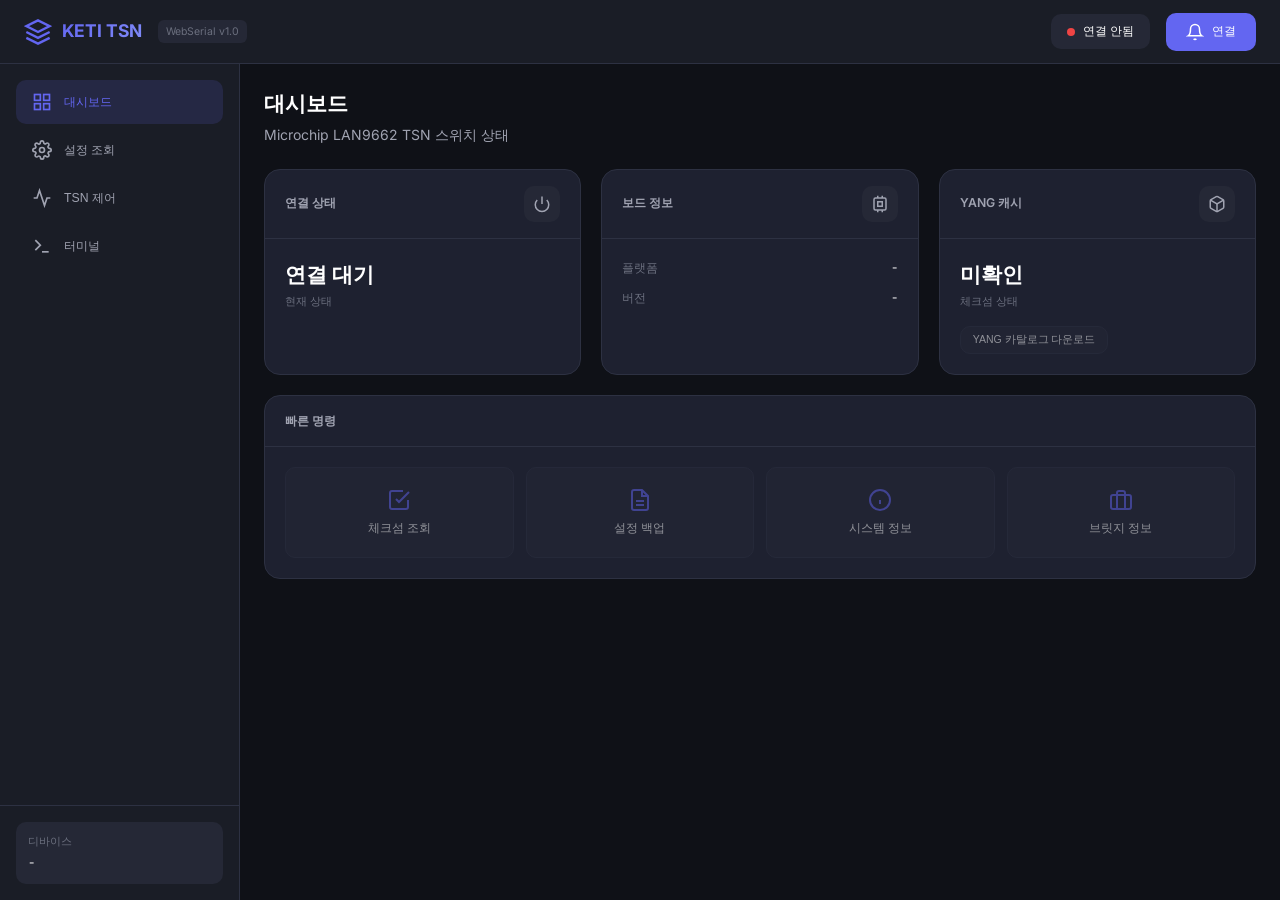
==== index.html @ 97d57a6e "Add KETI TSN WebSerial Interface Microchip LAN9662 TSN 스위치 제어를 위한 WebSerial 기반 웹 인터페이스  Features: - " ====
<!DOCTYPE html>
<html lang="ko">
<head>
    <meta charset="UTF-8">
    <meta name="viewport" content="width=device-width, initial-scale=1.0">
    <title>KETI TSN WebSerial</title>
    <link rel="preconnect" href="https://fonts.googleapis.com">
    <link rel="preconnect" href="https://fonts.gstatic.com" crossorigin>
    <link href="https://fonts.googleapis.com/css2?family=Inter:wght@300;400;500;600;700&family=JetBrains+Mono:wght@400;500&display=swap" rel="stylesheet">
    <link rel="stylesheet" href="css/style.css">
</head>
<body>
    <div class="app">
        <!-- Header -->
        <header class="header">
            <div class="header-left">
                <div class="logo">
                    <svg class="logo-icon" viewBox="0 0 24 24" fill="none" stroke="currentColor" stroke-width="2">
                        <path d="M12 2L2 7l10 5 10-5-10-5z"/>
                        <path d="M2 17l10 5 10-5"/>
                        <path d="M2 12l10 5 10-5"/>
                    </svg>
                    <span class="logo-text">KETI TSN</span>
                </div>
                <span class="version">WebSerial v1.0</span>
            </div>
            <div class="header-right">
                <div class="connection-status" id="connectionStatus">
                    <span class="status-dot"></span>
                    <span class="status-text">연결 안됨</span>
                </div>
                <button class="btn btn-primary" id="connectBtn">
                    <svg viewBox="0 0 24 24" fill="none" stroke="currentColor" stroke-width="2">
                        <path d="M18 8A6 6 0 0 0 6 8c0 7-3 9-3 9h18s-3-2-3-9"/>
                        <path d="M13.73 21a2 2 0 0 1-3.46 0"/>
                    </svg>
                    연결
                </button>
            </div>
        </header>

        <!-- Main Content -->
        <main class="main">
            <!-- Sidebar -->
            <aside class="sidebar">
                <nav class="nav">
                    <button class="nav-item active" data-panel="dashboard">
                        <svg viewBox="0 0 24 24" fill="none" stroke="currentColor" stroke-width="2">
                            <rect x="3" y="3" width="7" height="7"/>
                            <rect x="14" y="3" width="7" height="7"/>
                            <rect x="14" y="14" width="7" height="7"/>
                            <rect x="3" y="14" width="7" height="7"/>
                        </svg>
                        <span>대시보드</span>
                    </button>
                    <button class="nav-item" data-panel="config">
                        <svg viewBox="0 0 24 24" fill="none" stroke="currentColor" stroke-width="2">
                            <circle cx="12" cy="12" r="3"/>
                            <path d="M19.4 15a1.65 1.65 0 0 0 .33 1.82l.06.06a2 2 0 0 1 0 2.83 2 2 0 0 1-2.83 0l-.06-.06a1.65 1.65 0 0 0-1.82-.33 1.65 1.65 0 0 0-1 1.51V21a2 2 0 0 1-2 2 2 2 0 0 1-2-2v-.09A1.65 1.65 0 0 0 9 19.4a1.65 1.65 0 0 0-1.82.33l-.06.06a2 2 0 0 1-2.83 0 2 2 0 0 1 0-2.83l.06-.06a1.65 1.65 0 0 0 .33-1.82 1.65 1.65 0 0 0-1.51-1H3a2 2 0 0 1-2-2 2 2 0 0 1 2-2h.09A1.65 1.65 0 0 0 4.6 9a1.65 1.65 0 0 0-.33-1.82l-.06-.06a2 2 0 0 1 0-2.83 2 2 0 0 1 2.83 0l.06.06a1.65 1.65 0 0 0 1.82.33H9a1.65 1.65 0 0 0 1-1.51V3a2 2 0 0 1 2-2 2 2 0 0 1 2 2v.09a1.65 1.65 0 0 0 1 1.51 1.65 1.65 0 0 0 1.82-.33l.06-.06a2 2 0 0 1 2.83 0 2 2 0 0 1 0 2.83l-.06.06a1.65 1.65 0 0 0-.33 1.82V9a1.65 1.65 0 0 0 1.51 1H21a2 2 0 0 1 2 2 2 2 0 0 1-2 2h-.09a1.65 1.65 0 0 0-1.51 1z"/>
                        </svg>
                        <span>설정 조회</span>
                    </button>
                    <button class="nav-item" data-panel="tsn">
                        <svg viewBox="0 0 24 24" fill="none" stroke="currentColor" stroke-width="2">
                            <polyline points="22 12 18 12 15 21 9 3 6 12 2 12"/>
                        </svg>
                        <span>TSN 제어</span>
                    </button>
                    <button class="nav-item" data-panel="terminal">
                        <svg viewBox="0 0 24 24" fill="none" stroke="currentColor" stroke-width="2">
                            <polyline points="4 17 10 11 4 5"/>
                            <line x1="12" y1="19" x2="20" y2="19"/>
                        </svg>
                        <span>터미널</span>
                    </button>
                </nav>

                <div class="sidebar-footer">
                    <div class="device-info" id="deviceInfo">
                        <div class="device-label">디바이스</div>
                        <div class="device-value">-</div>
                    </div>
                </div>
            </aside>

            <!-- Content Area -->
            <div class="content">
                <!-- Dashboard Panel -->
                <section class="panel active" id="dashboardPanel">
                    <div class="panel-header">
                        <h2>대시보드</h2>
                        <p>Microchip LAN9662 TSN 스위치 상태</p>
                    </div>

                    <div class="dashboard-grid">
                        <div class="card">
                            <div class="card-header">
                                <h3>연결 상태</h3>
                                <div class="card-icon status-icon" id="cardStatusIcon">
                                    <svg viewBox="0 0 24 24" fill="none" stroke="currentColor" stroke-width="2">
                                        <path d="M18.36 6.64a9 9 0 1 1-12.73 0"/>
                                        <line x1="12" y1="2" x2="12" y2="12"/>
                                    </svg>
                                </div>
                            </div>
                            <div class="card-body">
                                <div class="stat">
                                    <span class="stat-value" id="connStatusText">연결 대기</span>
                                    <span class="stat-label">현재 상태</span>
                                </div>
                            </div>
                        </div>

                        <div class="card">
                            <div class="card-header">
                                <h3>보드 정보</h3>
                                <div class="card-icon">
                                    <svg viewBox="0 0 24 24" fill="none" stroke="currentColor" stroke-width="2">
                                        <rect x="4" y="4" width="16" height="16" rx="2"/>
                                        <rect x="9" y="9" width="6" height="6"/>
                                        <line x1="9" y1="1" x2="9" y2="4"/>
                                        <line x1="15" y1="1" x2="15" y2="4"/>
                                        <line x1="9" y1="20" x2="9" y2="23"/>
                                        <line x1="15" y1="20" x2="15" y2="23"/>
                                    </svg>
                                </div>
                            </div>
                            <div class="card-body">
                                <div class="info-list">
                                    <div class="info-item">
                                        <span class="info-label">플랫폼</span>
                                        <span class="info-value" id="platformInfo">-</span>
                                    </div>
                                    <div class="info-item">
                                        <span class="info-label">버전</span>
                                        <span class="info-value" id="versionInfo">-</span>
                                    </div>
                                </div>
                            </div>
                        </div>

                        <div class="card">
                            <div class="card-header">
                                <h3>YANG 캐시</h3>
                                <div class="card-icon">
                                    <svg viewBox="0 0 24 24" fill="none" stroke="currentColor" stroke-width="2">
                                        <path d="M21 16V8a2 2 0 0 0-1-1.73l-7-4a2 2 0 0 0-2 0l-7 4A2 2 0 0 0 3 8v8a2 2 0 0 0 1 1.73l7 4a2 2 0 0 0 2 0l7-4A2 2 0 0 0 21 16z"/>
                                        <polyline points="3.27 6.96 12 12.01 20.73 6.96"/>
                                        <line x1="12" y1="22.08" x2="12" y2="12"/>
                                    </svg>
                                </div>
                            </div>
                            <div class="card-body">
                                <div class="stat">
                                    <span class="stat-value" id="yangCacheStatus">미확인</span>
                                    <span class="stat-label">체크섬 상태</span>
                                </div>
                                <button class="btn btn-secondary btn-sm" id="downloadYangBtn" disabled>
                                    YANG 카탈로그 다운로드
                                </button>
                            </div>
                        </div>

                        <div class="card card-wide">
                            <div class="card-header">
                                <h3>빠른 명령</h3>
                            </div>
                            <div class="card-body">
                                <div class="quick-actions">
                                    <button class="action-btn" id="getChecksumBtn" disabled>
                                        <svg viewBox="0 0 24 24" fill="none" stroke="currentColor" stroke-width="2">
                                            <polyline points="9 11 12 14 22 4"/>
                                            <path d="M21 12v7a2 2 0 0 1-2 2H5a2 2 0 0 1-2-2V5a2 2 0 0 1 2-2h11"/>
                                        </svg>
                                        <span>체크섬 조회</span>
                                    </button>
                                    <button class="action-btn" id="getConfigBtn" disabled>
                                        <svg viewBox="0 0 24 24" fill="none" stroke="currentColor" stroke-width="2">
                                            <path d="M14 2H6a2 2 0 0 0-2 2v16a2 2 0 0 0 2 2h12a2 2 0 0 0 2-2V8z"/>
                                            <polyline points="14 2 14 8 20 8"/>
                                            <line x1="16" y1="13" x2="8" y2="13"/>
                                            <line x1="16" y1="17" x2="8" y2="17"/>
                                        </svg>
                                        <span>설정 백업</span>
                                    </button>
                                    <button class="action-btn" id="fetchSystemBtn" disabled>
                                        <svg viewBox="0 0 24 24" fill="none" stroke="currentColor" stroke-width="2">
                                            <circle cx="12" cy="12" r="10"/>
                                            <line x1="12" y1="16" x2="12" y2="12"/>
                                            <line x1="12" y1="8" x2="12.01" y2="8"/>
                                        </svg>
                                        <span>시스템 정보</span>
                                    </button>
                                    <button class="action-btn" id="fetchBridgeBtn" disabled>
                                        <svg viewBox="0 0 24 24" fill="none" stroke="currentColor" stroke-width="2">
                                            <rect x="2" y="7" width="20" height="14" rx="2" ry="2"/>
                                            <path d="M16 21V5a2 2 0 0 0-2-2h-4a2 2 0 0 0-2 2v16"/>
                                        </svg>
                                        <span>브릿지 정보</span>
                                    </button>
                                </div>
                            </div>
                        </div>
                    </div>
                </section>

                <!-- Config Panel -->
                <section class="panel" id="configPanel">
                    <div class="panel-header">
                        <h2>설정 조회 (iFETCH)</h2>
                        <p>YANG 경로를 사용하여 설정 조회</p>
                    </div>

                    <div class="config-container">
                        <div class="config-input-section">
                            <label for="yangPathInput">YANG 경로 (SID 또는 instance-identifier)</label>
                            <div class="input-group">
                                <input type="text" id="yangPathInput" placeholder="/ietf-system:system-state/platform" class="input">
                                <button class="btn btn-primary" id="fetchBtn" disabled>조회</button>
                            </div>
                            <div class="path-examples">
                                <span class="example-label">예제:</span>
                                <button class="example-btn" data-path="/ietf-system:system-state/platform">/ietf-system:system-state/platform</button>
                                <button class="example-btn" data-path="/ieee802-dot1q-bridge:bridges">/ieee802-dot1q-bridge:bridges</button>
                                <button class="example-btn" data-path="/ietf-interfaces:interfaces">/ietf-interfaces:interfaces</button>
                            </div>
                        </div>

                        <div class="config-result-section">
                            <div class="result-header">
                                <h3>조회 결과</h3>
                                <button class="btn btn-secondary btn-sm" id="copyResultBtn">
                                    <svg viewBox="0 0 24 24" fill="none" stroke="currentColor" stroke-width="2">
                                        <rect x="9" y="9" width="13" height="13" rx="2" ry="2"/>
                                        <path d="M5 15H4a2 2 0 0 1-2-2V4a2 2 0 0 1 2-2h9a2 2 0 0 1 2 2v1"/>
                                    </svg>
                                    복사
                                </button>
                            </div>
                            <pre class="result-content" id="fetchResult">// 조회 결과가 여기에 표시됩니다</pre>
                        </div>
                    </div>
                </section>

                <!-- TSN Panel -->
                <section class="panel" id="tsnPanel">
                    <div class="panel-header">
                        <h2>TSN 제어</h2>
                        <p>CBS, TAS, FRER 등 TSN 기능 설정</p>
                    </div>

                    <div class="tsn-container">
                        <div class="tsn-tabs">
                            <button class="tsn-tab active" data-tab="cbs">CBS</button>
                            <button class="tsn-tab" data-tab="tas">TAS</button>
                            <button class="tsn-tab" data-tab="frer">FRER</button>
                        </div>

                        <div class="tsn-content">
                            <!-- CBS Tab -->
                            <div class="tsn-tab-panel active" id="cbsTab">
                                <div class="tsn-section">
                                    <h4>Credit-Based Shaper (IEEE 802.1Qav)</h4>
                                    <p class="section-desc">트래픽 클래스별 대역폭 할당 설정</p>

                                    <div class="form-group">
                                        <label>포트 선택</label>
                                        <select class="input" id="cbsPort">
                                            <option value="1">Port 1</option>
                                            <option value="2">Port 2</option>
                                            <option value="3">Port 3</option>
                                            <option value="4">Port 4</option>
                                        </select>
                                    </div>

                                    <div class="form-group">
                                        <label>트래픽 클래스</label>
                                        <select class="input" id="cbsTrafficClass">
                                            <option value="2">TC2 (Priority 2)</option>
                                            <option value="6">TC6 (Priority 6)</option>
                                        </select>
                                    </div>

                                    <div class="form-group">
                                        <label>Idle Slope (bps)</label>
                                        <input type="number" class="input" id="cbsIdleSlope" value="1500000" placeholder="1500000">
                                    </div>

                                    <button class="btn btn-primary" id="applyCbsBtn" disabled>CBS 설정 적용</button>
                                </div>
                            </div>

                            <!-- TAS Tab -->
                            <div class="tsn-tab-panel" id="tasTab">
                                <div class="tsn-section">
                                    <h4>Time-Aware Shaper (IEEE 802.1Qbv)</h4>
                                    <p class="section-desc">시간 기반 트래픽 스케줄링</p>

                                    <div class="form-group">
                                        <label>포트 선택</label>
                                        <select class="input" id="tasPort">
                                            <option value="1">Port 1</option>
                                            <option value="2">Port 2</option>
                                            <option value="3">Port 3</option>
                                            <option value="4">Port 4</option>
                                        </select>
                                    </div>

                                    <div class="form-group">
                                        <label>사이클 타임 (ns)</label>
                                        <input type="number" class="input" id="tasCycleTime" value="200000000" placeholder="200000000">
                                    </div>

                                    <div class="tas-schedule" id="tasSchedule">
                                        <div class="schedule-header">
                                            <span>Gate Control List</span>
                                            <button class="btn btn-secondary btn-sm" id="addGateEntry">+ 엔트리 추가</button>
                                        </div>
                                        <div class="schedule-entries" id="gateEntries">
                                            <div class="schedule-entry">
                                                <input type="text" class="input" placeholder="Gate States (예: 0xFF)" value="0xFF">
                                                <input type="number" class="input" placeholder="Time Interval (ns)" value="50000000">
                                                <button class="btn-remove">×</button>
                                            </div>
                                        </div>
                                    </div>

                                    <button class="btn btn-primary" id="applyTasBtn" disabled>TAS 설정 적용</button>
                                </div>
                            </div>

                            <!-- FRER Tab -->
                            <div class="tsn-tab-panel" id="frerTab">
                                <div class="tsn-section">
                                    <h4>Frame Replication and Elimination (IEEE 802.1CB)</h4>
                                    <p class="section-desc">프레임 복제 및 제거를 통한 고신뢰성 네트워킹</p>

                                    <div class="coming-soon">
                                        <svg viewBox="0 0 24 24" fill="none" stroke="currentColor" stroke-width="2">
                                            <circle cx="12" cy="12" r="10"/>
                                            <polyline points="12 6 12 12 16 14"/>
                                        </svg>
                                        <span>곧 지원 예정</span>
                                    </div>
                                </div>
                            </div>
                        </div>
                    </div>
                </section>

                <!-- Terminal Panel -->
                <section class="panel" id="terminalPanel">
                    <div class="panel-header">
                        <h2>터미널</h2>
                        <p>시리얼 통신 로그 및 디버깅</p>
                    </div>

                    <div class="terminal-container">
                        <div class="terminal-toolbar">
                            <button class="btn btn-secondary btn-sm" id="clearTerminalBtn">
                                <svg viewBox="0 0 24 24" fill="none" stroke="currentColor" stroke-width="2">
                                    <path d="M3 6h18"/>
                                    <path d="M19 6v14c0 1-1 2-2 2H7c-1 0-2-1-2-2V6"/>
                                    <path d="M8 6V4c0-1 1-2 2-2h4c1 0 2 1 2 2v2"/>
                                </svg>
                                지우기
                            </button>
                            <label class="checkbox-label">
                                <input type="checkbox" id="autoScrollCheck" checked>
                                자동 스크롤
                            </label>
                            <label class="checkbox-label">
                                <input type="checkbox" id="showHexCheck">
                                HEX 표시
                            </label>
                        </div>
                        <div class="terminal-output" id="terminalOutput">
                            <div class="terminal-line system">WebSerial 터미널 준비됨. 장치를 연결하세요.</div>
                        </div>
                    </div>
                </section>
            </div>
        </main>
    </div>

    <!-- Loading Overlay -->
    <div class="loading-overlay" id="loadingOverlay">
        <div class="loading-spinner"></div>
        <div class="loading-text" id="loadingText">처리 중...</div>
    </div>

    <!-- Toast Container -->
    <div class="toast-container" id="toastContainer"></div>

    <!-- Scripts -->
    <script src="js/cbor.min.js"></script>
    <script type="module" src="js/mup1.js"></script>
    <script type="module" src="js/coap.js"></script>
    <script type="module" src="js/webserial.js"></script>
    <script type="module" src="js/app.js"></script>
</body>
</html>
---- css/style.css ----
/* CSS Variables */
:root {
    --bg-primary: #0f1117;
    --bg-secondary: #1a1d26;
    --bg-tertiary: #252836;
    --bg-card: #1e2130;
    --bg-hover: #2a2e3d;

    --text-primary: #ffffff;
    --text-secondary: #a0a3b1;
    --text-muted: #6b6f7e;

    --accent-primary: #6366f1;
    --accent-secondary: #818cf8;
    --accent-light: rgba(99, 102, 241, 0.15);

    --success: #22c55e;
    --success-light: rgba(34, 197, 94, 0.15);
    --warning: #f59e0b;
    --warning-light: rgba(245, 158, 11, 0.15);
    --error: #ef4444;
    --error-light: rgba(239, 68, 68, 0.15);
    --info: #3b82f6;
    --info-light: rgba(59, 130, 246, 0.15);

    --border-color: #2d3142;
    --border-light: rgba(255, 255, 255, 0.08);

    --shadow-sm: 0 1px 2px rgba(0, 0, 0, 0.3);
    --shadow-md: 0 4px 6px rgba(0, 0, 0, 0.3);
    --shadow-lg: 0 10px 15px rgba(0, 0, 0, 0.3);

    --radius-sm: 6px;
    --radius-md: 10px;
    --radius-lg: 16px;

    --transition: 0.2s ease;

    --sidebar-width: 240px;
    --header-height: 64px;
}

/* Reset */
*, *::before, *::after {
    box-sizing: border-box;
    margin: 0;
    padding: 0;
}

html {
    font-size: 14px;
}

body {
    font-family: 'Inter', -apple-system, BlinkMacSystemFont, sans-serif;
    background: var(--bg-primary);
    color: var(--text-primary);
    line-height: 1.5;
    -webkit-font-smoothing: antialiased;
    -moz-osx-font-smoothing: grayscale;
}

/* App Layout */
.app {
    min-height: 100vh;
    display: flex;
    flex-direction: column;
}

/* Header */
.header {
    height: var(--header-height);
    background: var(--bg-secondary);
    border-bottom: 1px solid var(--border-color);
    display: flex;
    align-items: center;
    justify-content: space-between;
    padding: 0 24px;
    position: sticky;
    top: 0;
    z-index: 100;
}

.header-left {
    display: flex;
    align-items: center;
    gap: 16px;
}

.logo {
    display: flex;
    align-items: center;
    gap: 10px;
}

.logo-icon {
    width: 28px;
    height: 28px;
    color: var(--accent-primary);
}

.logo-text {
    font-size: 1.25rem;
    font-weight: 700;
    background: linear-gradient(135deg, var(--accent-primary), var(--accent-secondary));
    -webkit-background-clip: text;
    -webkit-text-fill-color: transparent;
    background-clip: text;
}

.version {
    font-size: 0.75rem;
    color: var(--text-muted);
    background: var(--bg-tertiary);
    padding: 4px 8px;
    border-radius: var(--radius-sm);
}

.header-right {
    display: flex;
    align-items: center;
    gap: 16px;
}

.connection-status {
    display: flex;
    align-items: center;
    gap: 8px;
    padding: 8px 16px;
    background: var(--bg-tertiary);
    border-radius: var(--radius-md);
    font-size: 0.875rem;
}

.status-dot {
    width: 8px;
    height: 8px;
    border-radius: 50%;
    background: var(--error);
    transition: var(--transition);
}

.connection-status.connected .status-dot {
    background: var(--success);
    box-shadow: 0 0 8px var(--success);
}

.connection-status.connecting .status-dot {
    background: var(--warning);
    animation: pulse 1s infinite;
}

@keyframes pulse {
    0%, 100% { opacity: 1; }
    50% { opacity: 0.5; }
}

/* Buttons */
.btn {
    display: inline-flex;
    align-items: center;
    justify-content: center;
    gap: 8px;
    padding: 10px 20px;
    font-size: 0.875rem;
    font-weight: 500;
    border: none;
    border-radius: var(--radius-md);
    cursor: pointer;
    transition: var(--transition);
    white-space: nowrap;
}

.btn svg {
    width: 18px;
    height: 18px;
}

.btn-primary {
    background: var(--accent-primary);
    color: white;
}

.btn-primary:hover:not(:disabled) {
    background: var(--accent-secondary);
    transform: translateY(-1px);
}

.btn-secondary {
    background: var(--bg-tertiary);
    color: var(--text-primary);
    border: 1px solid var(--border-color);
}

.btn-secondary:hover:not(:disabled) {
    background: var(--bg-hover);
    border-color: var(--accent-primary);
}

.btn-sm {
    padding: 6px 12px;
    font-size: 0.75rem;
}

.btn-sm svg {
    width: 14px;
    height: 14px;
}

.btn:disabled {
    opacity: 0.5;
    cursor: not-allowed;
}

/* Main Layout */
.main {
    flex: 1;
    display: flex;
}

/* Sidebar */
.sidebar {
    width: var(--sidebar-width);
    background: var(--bg-secondary);
    border-right: 1px solid var(--border-color);
    display: flex;
    flex-direction: column;
    position: sticky;
    top: var(--header-height);
    height: calc(100vh - var(--header-height));
}

.nav {
    padding: 16px;
    display: flex;
    flex-direction: column;
    gap: 4px;
}

.nav-item {
    display: flex;
    align-items: center;
    gap: 12px;
    padding: 12px 16px;
    background: transparent;
    border: none;
    border-radius: var(--radius-md);
    color: var(--text-secondary);
    font-size: 0.875rem;
    font-weight: 500;
    cursor: pointer;
    transition: var(--transition);
    text-align: left;
    width: 100%;
}

.nav-item svg {
    width: 20px;
    height: 20px;
    flex-shrink: 0;
}

.nav-item:hover {
    background: var(--bg-hover);
    color: var(--text-primary);
}

.nav-item.active {
    background: var(--accent-light);
    color: var(--accent-primary);
}

.sidebar-footer {
    margin-top: auto;
    padding: 16px;
    border-top: 1px solid var(--border-color);
}

.device-info {
    background: var(--bg-tertiary);
    padding: 12px;
    border-radius: var(--radius-md);
}

.device-label {
    font-size: 0.75rem;
    color: var(--text-muted);
    margin-bottom: 4px;
}

.device-value {
    font-size: 0.875rem;
    font-family: 'JetBrains Mono', monospace;
    color: var(--text-primary);
}

/* Content */
.content {
    flex: 1;
    padding: 24px;
    overflow-y: auto;
    height: calc(100vh - var(--header-height));
}

/* Panels */
.panel {
    display: none;
}

.panel.active {
    display: block;
}

.panel-header {
    margin-bottom: 24px;
}

.panel-header h2 {
    font-size: 1.5rem;
    font-weight: 600;
    margin-bottom: 4px;
}

.panel-header p {
    color: var(--text-secondary);
}

/* Dashboard Grid */
.dashboard-grid {
    display: grid;
    grid-template-columns: repeat(auto-fit, minmax(300px, 1fr));
    gap: 20px;
}

/* Cards */
.card {
    background: var(--bg-card);
    border: 1px solid var(--border-color);
    border-radius: var(--radius-lg);
    overflow: hidden;
}

.card-wide {
    grid-column: 1 / -1;
}

.card-header {
    display: flex;
    align-items: center;
    justify-content: space-between;
    padding: 16px 20px;
    border-bottom: 1px solid var(--border-color);
}

.card-header h3 {
    font-size: 0.875rem;
    font-weight: 600;
    color: var(--text-secondary);
}

.card-icon {
    width: 36px;
    height: 36px;
    display: flex;
    align-items: center;
    justify-content: center;
    background: var(--bg-tertiary);
    border-radius: var(--radius-md);
}

.card-icon svg {
    width: 18px;
    height: 18px;
    color: var(--text-secondary);
}

.card-icon.status-icon.connected svg {
    color: var(--success);
}

.card-body {
    padding: 20px;
}

.stat {
    display: flex;
    flex-direction: column;
    gap: 4px;
    margin-bottom: 16px;
}

.stat-value {
    font-size: 1.5rem;
    font-weight: 600;
}

.stat-label {
    font-size: 0.75rem;
    color: var(--text-muted);
}

.info-list {
    display: flex;
    flex-direction: column;
    gap: 12px;
}

.info-item {
    display: flex;
    justify-content: space-between;
    align-items: center;
}

.info-label {
    color: var(--text-muted);
    font-size: 0.875rem;
}

.info-value {
    font-family: 'JetBrains Mono', monospace;
    font-size: 0.875rem;
}

/* Quick Actions */
.quick-actions {
    display: grid;
    grid-template-columns: repeat(auto-fit, minmax(150px, 1fr));
    gap: 12px;
}

.action-btn {
    display: flex;
    flex-direction: column;
    align-items: center;
    gap: 8px;
    padding: 20px;
    background: var(--bg-tertiary);
    border: 1px solid var(--border-color);
    border-radius: var(--radius-md);
    color: var(--text-primary);
    font-size: 0.875rem;
    cursor: pointer;
    transition: var(--transition);
}

.action-btn svg {
    width: 24px;
    height: 24px;
    color: var(--accent-primary);
}

.action-btn:hover:not(:disabled) {
    background: var(--bg-hover);
    border-color: var(--accent-primary);
    transform: translateY(-2px);
}

.action-btn:disabled {
    opacity: 0.5;
    cursor: not-allowed;
}

/* Config Panel */
.config-container {
    display: flex;
    flex-direction: column;
    gap: 24px;
}

.config-input-section {
    background: var(--bg-card);
    border: 1px solid var(--border-color);
    border-radius: var(--radius-lg);
    padding: 20px;
}

.config-input-section label {
    display: block;
    font-size: 0.875rem;
    font-weight: 500;
    margin-bottom: 8px;
}

.input-group {
    display: flex;
    gap: 12px;
    margin-bottom: 12px;
}

.input {
    flex: 1;
    padding: 12px 16px;
    background: var(--bg-tertiary);
    border: 1px solid var(--border-color);
    border-radius: var(--radius-md);
    color: var(--text-primary);
    font-size: 0.875rem;
    font-family: 'JetBrains Mono', monospace;
    transition: var(--transition);
}

.input:focus {
    outline: none;
    border-color: var(--accent-primary);
    box-shadow: 0 0 0 3px var(--accent-light);
}

.input::placeholder {
    color: var(--text-muted);
}

.path-examples {
    display: flex;
    flex-wrap: wrap;
    align-items: center;
    gap: 8px;
}

.example-label {
    font-size: 0.75rem;
    color: var(--text-muted);
}

.example-btn {
    padding: 4px 8px;
    background: var(--bg-tertiary);
    border: 1px solid var(--border-color);
    border-radius: var(--radius-sm);
    color: var(--text-secondary);
    font-size: 0.75rem;
    font-family: 'JetBrains Mono', monospace;
    cursor: pointer;
    transition: var(--transition);
}

.example-btn:hover {
    background: var(--accent-light);
    border-color: var(--accent-primary);
    color: var(--accent-primary);
}

.config-result-section {
    background: var(--bg-card);
    border: 1px solid var(--border-color);
    border-radius: var(--radius-lg);
    overflow: hidden;
}

.result-header {
    display: flex;
    align-items: center;
    justify-content: space-between;
    padding: 12px 16px;
    background: var(--bg-tertiary);
    border-bottom: 1px solid var(--border-color);
}

.result-header h3 {
    font-size: 0.875rem;
    font-weight: 500;
}

.result-content {
    padding: 16px;
    margin: 0;
    min-height: 300px;
    max-height: 500px;
    overflow: auto;
    font-family: 'JetBrains Mono', monospace;
    font-size: 0.8125rem;
    line-height: 1.6;
    color: var(--text-secondary);
    white-space: pre-wrap;
    word-break: break-word;
}

/* TSN Panel */
.tsn-container {
    background: var(--bg-card);
    border: 1px solid var(--border-color);
    border-radius: var(--radius-lg);
    overflow: hidden;
}

.tsn-tabs {
    display: flex;
    border-bottom: 1px solid var(--border-color);
}

.tsn-tab {
    flex: 1;
    padding: 14px 20px;
    background: transparent;
    border: none;
    color: var(--text-secondary);
    font-size: 0.875rem;
    font-weight: 500;
    cursor: pointer;
    transition: var(--transition);
}

.tsn-tab:hover {
    background: var(--bg-hover);
}

.tsn-tab.active {
    color: var(--accent-primary);
    background: var(--accent-light);
    box-shadow: inset 0 -2px 0 var(--accent-primary);
}

.tsn-content {
    padding: 24px;
}

.tsn-tab-panel {
    display: none;
}

.tsn-tab-panel.active {
    display: block;
}

.tsn-section h4 {
    font-size: 1.125rem;
    font-weight: 600;
    margin-bottom: 4px;
}

.section-desc {
    color: var(--text-muted);
    font-size: 0.875rem;
    margin-bottom: 24px;
}

.form-group {
    margin-bottom: 16px;
}

.form-group label {
    display: block;
    font-size: 0.875rem;
    font-weight: 500;
    margin-bottom: 6px;
    color: var(--text-secondary);
}

select.input {
    cursor: pointer;
}

/* Schedule Editor */
.tas-schedule {
    background: var(--bg-tertiary);
    border-radius: var(--radius-md);
    padding: 16px;
    margin-bottom: 20px;
}

.schedule-header {
    display: flex;
    justify-content: space-between;
    align-items: center;
    margin-bottom: 12px;
    font-size: 0.875rem;
    font-weight: 500;
}

.schedule-entries {
    display: flex;
    flex-direction: column;
    gap: 8px;
}

.schedule-entry {
    display: flex;
    gap: 8px;
    align-items: center;
}

.schedule-entry .input {
    flex: 1;
}

.btn-remove {
    width: 32px;
    height: 32px;
    display: flex;
    align-items: center;
    justify-content: center;
    background: var(--error-light);
    border: none;
    border-radius: var(--radius-sm);
    color: var(--error);
    font-size: 1.25rem;
    cursor: pointer;
    transition: var(--transition);
}

.btn-remove:hover {
    background: var(--error);
    color: white;
}

.coming-soon {
    display: flex;
    flex-direction: column;
    align-items: center;
    justify-content: center;
    padding: 60px 20px;
    color: var(--text-muted);
    gap: 16px;
}

.coming-soon svg {
    width: 48px;
    height: 48px;
    opacity: 0.5;
}

/* Terminal Panel */
.terminal-container {
    background: var(--bg-card);
    border: 1px solid var(--border-color);
    border-radius: var(--radius-lg);
    overflow: hidden;
}

.terminal-toolbar {
    display: flex;
    align-items: center;
    gap: 16px;
    padding: 12px 16px;
    background: var(--bg-tertiary);
    border-bottom: 1px solid var(--border-color);
}

.checkbox-label {
    display: flex;
    align-items: center;
    gap: 6px;
    font-size: 0.8125rem;
    color: var(--text-secondary);
    cursor: pointer;
}

.checkbox-label input {
    cursor: pointer;
}

.terminal-output {
    min-height: 400px;
    max-height: calc(100vh - 350px);
    overflow-y: auto;
    padding: 16px;
    font-family: 'JetBrains Mono', monospace;
    font-size: 0.8125rem;
    line-height: 1.6;
}

.terminal-line {
    padding: 2px 0;
    word-break: break-all;
}

.terminal-line.system {
    color: var(--text-muted);
}

.terminal-line.tx {
    color: var(--accent-secondary);
}

.terminal-line.tx::before {
    content: '→ ';
    color: var(--accent-primary);
}

.terminal-line.rx {
    color: var(--success);
}

.terminal-line.rx::before {
    content: '← ';
    color: var(--success);
}

.terminal-line.error {
    color: var(--error);
}

.terminal-line.error::before {
    content: '✗ ';
}

.terminal-line.info {
    color: var(--info);
}

.terminal-line.info::before {
    content: 'ℹ ';
}

/* Loading Overlay */
.loading-overlay {
    position: fixed;
    inset: 0;
    background: rgba(15, 17, 23, 0.85);
    display: none;
    align-items: center;
    justify-content: center;
    flex-direction: column;
    gap: 20px;
    z-index: 1000;
}

.loading-overlay.active {
    display: flex;
}

.loading-spinner {
    width: 48px;
    height: 48px;
    border: 3px solid var(--border-color);
    border-top-color: var(--accent-primary);
    border-radius: 50%;
    animation: spin 1s linear infinite;
}

@keyframes spin {
    to { transform: rotate(360deg); }
}

.loading-text {
    color: var(--text-secondary);
    font-size: 0.875rem;
}

/* Toast */
.toast-container {
    position: fixed;
    bottom: 24px;
    right: 24px;
    display: flex;
    flex-direction: column;
    gap: 8px;
    z-index: 1000;
}

.toast {
    display: flex;
    align-items: center;
    gap: 12px;
    padding: 14px 18px;
    background: var(--bg-card);
    border: 1px solid var(--border-color);
    border-radius: var(--radius-md);
    box-shadow: var(--shadow-lg);
    animation: slideIn 0.3s ease;
    max-width: 400px;
}

@keyframes slideIn {
    from {
        transform: translateX(100%);
        opacity: 0;
    }
    to {
        transform: translateX(0);
        opacity: 1;
    }
}

.toast.success {
    border-color: var(--success);
}

.toast.error {
    border-color: var(--error);
}

.toast.warning {
    border-color: var(--warning);
}

.toast.info {
    border-color: var(--info);
}

.toast-icon {
    width: 20px;
    height: 20px;
    flex-shrink: 0;
}

.toast.success .toast-icon {
    color: var(--success);
}

.toast.error .toast-icon {
    color: var(--error);
}

.toast.warning .toast-icon {
    color: var(--warning);
}

.toast.info .toast-icon {
    color: var(--info);
}

.toast-message {
    flex: 1;
    font-size: 0.875rem;
}

/* Scrollbar */
::-webkit-scrollbar {
    width: 8px;
    height: 8px;
}

::-webkit-scrollbar-track {
    background: var(--bg-tertiary);
}

::-webkit-scrollbar-thumb {
    background: var(--border-color);
    border-radius: 4px;
}

::-webkit-scrollbar-thumb:hover {
    background: var(--text-muted);
}

/* Responsive */
@media (max-width: 1024px) {
    .sidebar {
        width: 200px;
    }

    .nav-item span {
        font-size: 0.8125rem;
    }
}

@media (max-width: 768px) {
    .sidebar {
        display: none;
    }

    .content {
        padding: 16px;
    }

    .dashboard-grid {
        grid-template-columns: 1fr;
    }

    .header {
        padding: 0 16px;
    }

    .quick-actions {
        grid-template-columns: repeat(2, 1fr);
    }
}
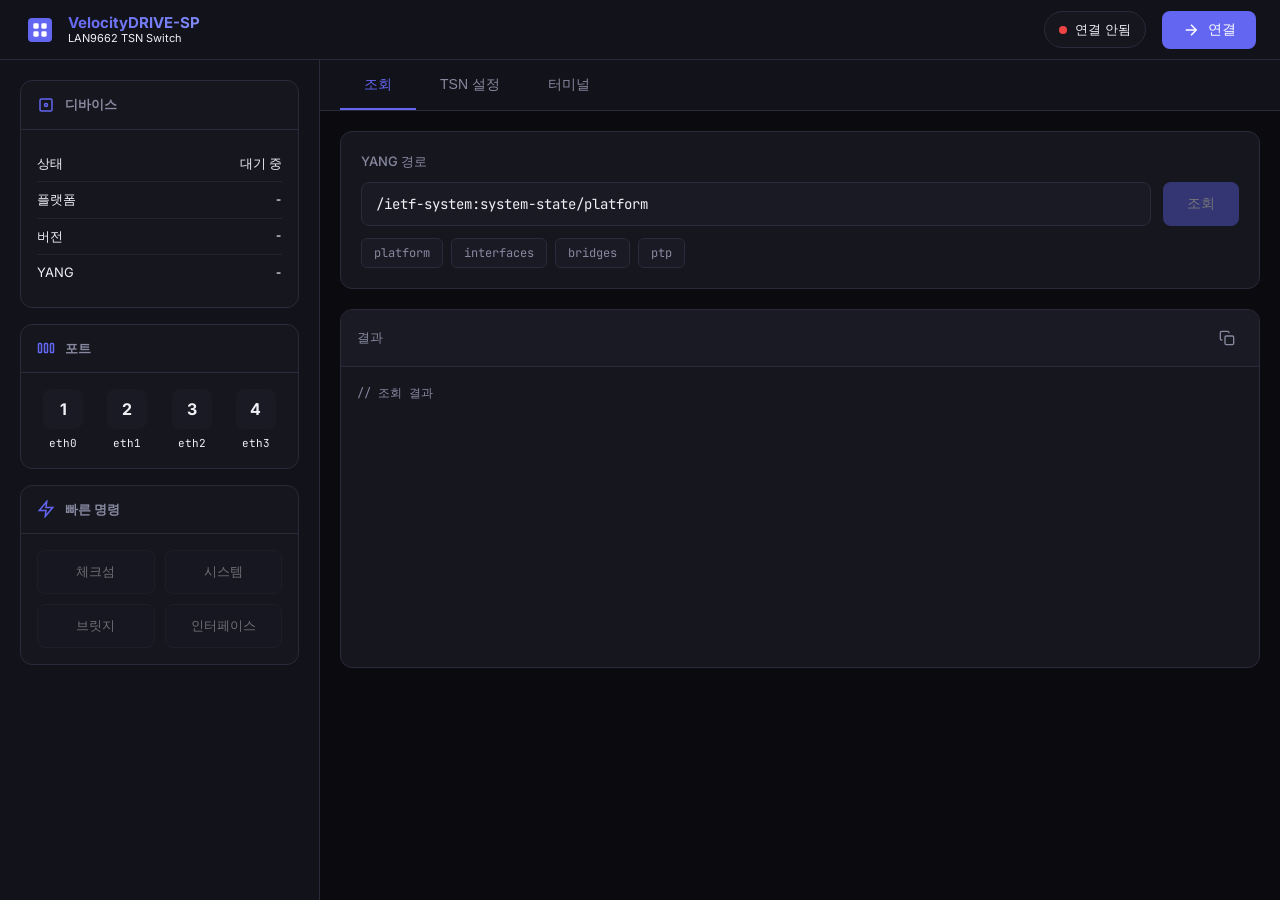
==== commit 716fd600: "Redesign UI with 2-column layout - Simplified layout: left sidebar for status, right for tabs - New " ====
--- a/index.html
+++ b/index.html
@@ -3,10 +3,11 @@
 <head>
     <meta charset="UTF-8">
     <meta name="viewport" content="width=device-width, initial-scale=1.0">
-    <title>KETI TSN WebSerial</title>
+    <title>VelocityDRIVE-SP WebSerial</title>
+    <link rel="icon" href="data:image/svg+xml,<svg xmlns='http://www.w3.org/2000/svg' viewBox='0 0 24 24' fill='%236366f1'><rect x='3' y='3' width='18' height='18' rx='3'/></svg>">
     <link rel="preconnect" href="https://fonts.googleapis.com">
     <link rel="preconnect" href="https://fonts.gstatic.com" crossorigin>
-    <link href="https://fonts.googleapis.com/css2?family=Inter:wght@300;400;500;600;700&family=JetBrains+Mono:wght@400;500&display=swap" rel="stylesheet">
+    <link href="https://fonts.googleapis.com/css2?family=Inter:wght@400;500;600;700&family=JetBrains+Mono:wght@400;500&display=swap" rel="stylesheet">
     <link rel="stylesheet" href="css/style.css">
 </head>
 <body>
@@ -15,256 +16,170 @@
         <header class="header">
             <div class="header-left">
                 <div class="logo">
-                    <svg class="logo-icon" viewBox="0 0 24 24" fill="none" stroke="currentColor" stroke-width="2">
-                        <path d="M12 2L2 7l10 5 10-5-10-5z"/>
-                        <path d="M2 17l10 5 10-5"/>
-                        <path d="M2 12l10 5 10-5"/>
+                    <svg class="logo-icon" viewBox="0 0 24 24" fill="currentColor">
+                        <rect x="3" y="3" width="18" height="18" rx="3"/>
+                        <rect x="7" y="7" width="4" height="4" rx="1" fill="white"/>
+                        <rect x="13" y="7" width="4" height="4" rx="1" fill="white"/>
+                        <rect x="7" y="13" width="4" height="4" rx="1" fill="white"/>
+                        <rect x="13" y="13" width="4" height="4" rx="1" fill="white"/>
                     </svg>
-                    <span class="logo-text">KETI TSN</span>
-                </div>
-                <span class="version">WebSerial v1.0</span>
+                    <div class="logo-text">
+                        <span class="logo-title">VelocityDRIVE-SP</span>
+                        <span class="logo-sub">LAN9662 TSN Switch</span>
+                    </div>
+                </div>
             </div>
             <div class="header-right">
-                <div class="connection-status" id="connectionStatus">
-                    <span class="status-dot"></span>
-                    <span class="status-text">연결 안됨</span>
-                </div>
-                <button class="btn btn-primary" id="connectBtn">
+                <div class="connection-badge" id="connectionBadge">
+                    <span class="badge-dot"></span>
+                    <span class="badge-text">연결 안됨</span>
+                </div>
+                <button class="btn-connect" id="connectBtn">
                     <svg viewBox="0 0 24 24" fill="none" stroke="currentColor" stroke-width="2">
-                        <path d="M18 8A6 6 0 0 0 6 8c0 7-3 9-3 9h18s-3-2-3-9"/>
-                        <path d="M13.73 21a2 2 0 0 1-3.46 0"/>
+                        <path d="M5 12h14M12 5l7 7-7 7"/>
                     </svg>
-                    연결
+                    <span>연결</span>
                 </button>
             </div>
         </header>
 
         <!-- Main Content -->
-        <main class="main">
-            <!-- Sidebar -->
-            <aside class="sidebar">
-                <nav class="nav">
-                    <button class="nav-item active" data-panel="dashboard">
+        <main class="main-content">
+            <!-- Left Column: Status & Control -->
+            <div class="column column-left">
+                <!-- Device Status Card -->
+                <section class="card" id="deviceCard">
+                    <div class="card-title">
                         <svg viewBox="0 0 24 24" fill="none" stroke="currentColor" stroke-width="2">
-                            <rect x="3" y="3" width="7" height="7"/>
-                            <rect x="14" y="3" width="7" height="7"/>
-                            <rect x="14" y="14" width="7" height="7"/>
-                            <rect x="3" y="14" width="7" height="7"/>
+                            <rect x="4" y="4" width="16" height="16" rx="2"/>
+                            <circle cx="12" cy="12" r="2"/>
                         </svg>
-                        <span>대시보드</span>
-                    </button>
-                    <button class="nav-item" data-panel="config">
+                        <span>디바이스</span>
+                    </div>
+                    <div class="card-content">
+                        <div class="device-status" id="deviceStatus">
+                            <div class="status-row">
+                                <span class="status-label">상태</span>
+                                <span class="status-value status-disconnected" id="statusValue">대기 중</span>
+                            </div>
+                            <div class="status-row">
+                                <span class="status-label">플랫폼</span>
+                                <span class="status-value mono" id="platformValue">-</span>
+                            </div>
+                            <div class="status-row">
+                                <span class="status-label">버전</span>
+                                <span class="status-value mono" id="versionValue">-</span>
+                            </div>
+                            <div class="status-row">
+                                <span class="status-label">YANG</span>
+                                <span class="status-value mono" id="yangValue">-</span>
+                            </div>
+                        </div>
+                    </div>
+                </section>
+
+                <!-- Port Status Card -->
+                <section class="card" id="portCard">
+                    <div class="card-title">
                         <svg viewBox="0 0 24 24" fill="none" stroke="currentColor" stroke-width="2">
-                            <circle cx="12" cy="12" r="3"/>
-                            <path d="M19.4 15a1.65 1.65 0 0 0 .33 1.82l.06.06a2 2 0 0 1 0 2.83 2 2 0 0 1-2.83 0l-.06-.06a1.65 1.65 0 0 0-1.82-.33 1.65 1.65 0 0 0-1 1.51V21a2 2 0 0 1-2 2 2 2 0 0 1-2-2v-.09A1.65 1.65 0 0 0 9 19.4a1.65 1.65 0 0 0-1.82.33l-.06.06a2 2 0 0 1-2.83 0 2 2 0 0 1 0-2.83l.06-.06a1.65 1.65 0 0 0 .33-1.82 1.65 1.65 0 0 0-1.51-1H3a2 2 0 0 1-2-2 2 2 0 0 1 2-2h.09A1.65 1.65 0 0 0 4.6 9a1.65 1.65 0 0 0-.33-1.82l-.06-.06a2 2 0 0 1 0-2.83 2 2 0 0 1 2.83 0l.06.06a1.65 1.65 0 0 0 1.82.33H9a1.65 1.65 0 0 0 1-1.51V3a2 2 0 0 1 2-2 2 2 0 0 1 2 2v.09a1.65 1.65 0 0 0 1 1.51 1.65 1.65 0 0 0 1.82-.33l.06-.06a2 2 0 0 1 2.83 0 2 2 0 0 1 0 2.83l-.06.06a1.65 1.65 0 0 0-.33 1.82V9a1.65 1.65 0 0 0 1.51 1H21a2 2 0 0 1 2 2 2 2 0 0 1-2 2h-.09a1.65 1.65 0 0 0-1.51 1z"/>
+                            <rect x="2" y="6" width="4" height="12" rx="1"/>
+                            <rect x="10" y="6" width="4" height="12" rx="1"/>
+                            <rect x="18" y="6" width="4" height="12" rx="1"/>
                         </svg>
-                        <span>설정 조회</span>
-                    </button>
-                    <button class="nav-item" data-panel="tsn">
+                        <span>포트</span>
+                    </div>
+                    <div class="card-content">
+                        <div class="port-grid" id="portGrid">
+                            <div class="port-item">
+                                <div class="port-icon port-down">1</div>
+                                <span class="port-name">eth0</span>
+                            </div>
+                            <div class="port-item">
+                                <div class="port-icon port-down">2</div>
+                                <span class="port-name">eth1</span>
+                            </div>
+                            <div class="port-item">
+                                <div class="port-icon port-down">3</div>
+                                <span class="port-name">eth2</span>
+                            </div>
+                            <div class="port-item">
+                                <div class="port-icon port-down">4</div>
+                                <span class="port-name">eth3</span>
+                            </div>
+                        </div>
+                    </div>
+                </section>
+
+                <!-- Quick Actions -->
+                <section class="card">
+                    <div class="card-title">
                         <svg viewBox="0 0 24 24" fill="none" stroke="currentColor" stroke-width="2">
-                            <polyline points="22 12 18 12 15 21 9 3 6 12 2 12"/>
+                            <polygon points="13 2 3 14 12 14 11 22 21 10 12 10 13 2"/>
                         </svg>
-                        <span>TSN 제어</span>
-                    </button>
-                    <button class="nav-item" data-panel="terminal">
-                        <svg viewBox="0 0 24 24" fill="none" stroke="currentColor" stroke-width="2">
-                            <polyline points="4 17 10 11 4 5"/>
-                            <line x1="12" y1="19" x2="20" y2="19"/>
-                        </svg>
-                        <span>터미널</span>
-                    </button>
-                </nav>
-
-                <div class="sidebar-footer">
-                    <div class="device-info" id="deviceInfo">
-                        <div class="device-label">디바이스</div>
-                        <div class="device-value">-</div>
-                    </div>
-                </div>
-            </aside>
-
-            <!-- Content Area -->
-            <div class="content">
-                <!-- Dashboard Panel -->
-                <section class="panel active" id="dashboardPanel">
-                    <div class="panel-header">
-                        <h2>대시보드</h2>
-                        <p>Microchip LAN9662 TSN 스위치 상태</p>
-                    </div>
-
-                    <div class="dashboard-grid">
-                        <div class="card">
-                            <div class="card-header">
-                                <h3>연결 상태</h3>
-                                <div class="card-icon status-icon" id="cardStatusIcon">
+                        <span>빠른 명령</span>
+                    </div>
+                    <div class="card-content">
+                        <div class="action-grid">
+                            <button class="action-btn" id="getChecksumBtn" disabled>체크섬</button>
+                            <button class="action-btn" id="fetchSystemBtn" disabled>시스템</button>
+                            <button class="action-btn" id="fetchBridgeBtn" disabled>브릿지</button>
+                            <button class="action-btn" id="fetchInterfacesBtn" disabled>인터페이스</button>
+                        </div>
+                    </div>
+                </section>
+            </div>
+
+            <!-- Right Column: Configuration -->
+            <div class="column column-right">
+                <!-- Tabs -->
+                <div class="tabs" id="mainTabs">
+                    <button class="tab active" data-tab="query">조회</button>
+                    <button class="tab" data-tab="tsn">TSN 설정</button>
+                    <button class="tab" data-tab="terminal">터미널</button>
+                </div>
+
+                <!-- Tab Contents -->
+                <div class="tab-contents">
+                    <!-- Query Tab -->
+                    <div class="tab-content active" id="queryTab">
+                        <div class="query-section">
+                            <label>YANG 경로</label>
+                            <div class="input-row">
+                                <input type="text" class="input" id="yangPathInput"
+                                       placeholder="/ietf-system:system-state/platform">
+                                <button class="btn-primary" id="fetchBtn" disabled>조회</button>
+                            </div>
+                            <div class="quick-paths">
+                                <button class="path-btn" data-path="/ietf-system:system-state/platform">platform</button>
+                                <button class="path-btn" data-path="/ietf-interfaces:interfaces">interfaces</button>
+                                <button class="path-btn" data-path="/ieee802-dot1q-bridge:bridges">bridges</button>
+                                <button class="path-btn" data-path="/ieee1588-ptp:ptp">ptp</button>
+                            </div>
+                        </div>
+                        <div class="result-section">
+                            <div class="result-header">
+                                <span>결과</span>
+                                <button class="btn-icon" id="copyResultBtn" title="복사">
                                     <svg viewBox="0 0 24 24" fill="none" stroke="currentColor" stroke-width="2">
-                                        <path d="M18.36 6.64a9 9 0 1 1-12.73 0"/>
-                                        <line x1="12" y1="2" x2="12" y2="12"/>
+                                        <rect x="9" y="9" width="13" height="13" rx="2"/>
+                                        <path d="M5 15H4a2 2 0 01-2-2V4a2 2 0 012-2h9a2 2 0 012 2v1"/>
                                     </svg>
-                                </div>
-                            </div>
-                            <div class="card-body">
-                                <div class="stat">
-                                    <span class="stat-value" id="connStatusText">연결 대기</span>
-                                    <span class="stat-label">현재 상태</span>
-                                </div>
-                            </div>
-                        </div>
-
-                        <div class="card">
-                            <div class="card-header">
-                                <h3>보드 정보</h3>
-                                <div class="card-icon">
-                                    <svg viewBox="0 0 24 24" fill="none" stroke="currentColor" stroke-width="2">
-                                        <rect x="4" y="4" width="16" height="16" rx="2"/>
-                                        <rect x="9" y="9" width="6" height="6"/>
-                                        <line x1="9" y1="1" x2="9" y2="4"/>
-                                        <line x1="15" y1="1" x2="15" y2="4"/>
-                                        <line x1="9" y1="20" x2="9" y2="23"/>
-                                        <line x1="15" y1="20" x2="15" y2="23"/>
-                                    </svg>
-                                </div>
-                            </div>
-                            <div class="card-body">
-                                <div class="info-list">
-                                    <div class="info-item">
-                                        <span class="info-label">플랫폼</span>
-                                        <span class="info-value" id="platformInfo">-</span>
-                                    </div>
-                                    <div class="info-item">
-                                        <span class="info-label">버전</span>
-                                        <span class="info-value" id="versionInfo">-</span>
-                                    </div>
-                                </div>
-                            </div>
-                        </div>
-
-                        <div class="card">
-                            <div class="card-header">
-                                <h3>YANG 캐시</h3>
-                                <div class="card-icon">
-                                    <svg viewBox="0 0 24 24" fill="none" stroke="currentColor" stroke-width="2">
-                                        <path d="M21 16V8a2 2 0 0 0-1-1.73l-7-4a2 2 0 0 0-2 0l-7 4A2 2 0 0 0 3 8v8a2 2 0 0 0 1 1.73l7 4a2 2 0 0 0 2 0l7-4A2 2 0 0 0 21 16z"/>
-                                        <polyline points="3.27 6.96 12 12.01 20.73 6.96"/>
-                                        <line x1="12" y1="22.08" x2="12" y2="12"/>
-                                    </svg>
-                                </div>
-                            </div>
-                            <div class="card-body">
-                                <div class="stat">
-                                    <span class="stat-value" id="yangCacheStatus">미확인</span>
-                                    <span class="stat-label">체크섬 상태</span>
-                                </div>
-                                <button class="btn btn-secondary btn-sm" id="downloadYangBtn" disabled>
-                                    YANG 카탈로그 다운로드
                                 </button>
                             </div>
-                        </div>
-
-                        <div class="card card-wide">
-                            <div class="card-header">
-                                <h3>빠른 명령</h3>
-                            </div>
-                            <div class="card-body">
-                                <div class="quick-actions">
-                                    <button class="action-btn" id="getChecksumBtn" disabled>
-                                        <svg viewBox="0 0 24 24" fill="none" stroke="currentColor" stroke-width="2">
-                                            <polyline points="9 11 12 14 22 4"/>
-                                            <path d="M21 12v7a2 2 0 0 1-2 2H5a2 2 0 0 1-2-2V5a2 2 0 0 1 2-2h11"/>
-                                        </svg>
-                                        <span>체크섬 조회</span>
-                                    </button>
-                                    <button class="action-btn" id="getConfigBtn" disabled>
-                                        <svg viewBox="0 0 24 24" fill="none" stroke="currentColor" stroke-width="2">
-                                            <path d="M14 2H6a2 2 0 0 0-2 2v16a2 2 0 0 0 2 2h12a2 2 0 0 0 2-2V8z"/>
-                                            <polyline points="14 2 14 8 20 8"/>
-                                            <line x1="16" y1="13" x2="8" y2="13"/>
-                                            <line x1="16" y1="17" x2="8" y2="17"/>
-                                        </svg>
-                                        <span>설정 백업</span>
-                                    </button>
-                                    <button class="action-btn" id="fetchSystemBtn" disabled>
-                                        <svg viewBox="0 0 24 24" fill="none" stroke="currentColor" stroke-width="2">
-                                            <circle cx="12" cy="12" r="10"/>
-                                            <line x1="12" y1="16" x2="12" y2="12"/>
-                                            <line x1="12" y1="8" x2="12.01" y2="8"/>
-                                        </svg>
-                                        <span>시스템 정보</span>
-                                    </button>
-                                    <button class="action-btn" id="fetchBridgeBtn" disabled>
-                                        <svg viewBox="0 0 24 24" fill="none" stroke="currentColor" stroke-width="2">
-                                            <rect x="2" y="7" width="20" height="14" rx="2" ry="2"/>
-                                            <path d="M16 21V5a2 2 0 0 0-2-2h-4a2 2 0 0 0-2 2v16"/>
-                                        </svg>
-                                        <span>브릿지 정보</span>
-                                    </button>
-                                </div>
-                            </div>
-                        </div>
-                    </div>
-                </section>
-
-                <!-- Config Panel -->
-                <section class="panel" id="configPanel">
-                    <div class="panel-header">
-                        <h2>설정 조회 (iFETCH)</h2>
-                        <p>YANG 경로를 사용하여 설정 조회</p>
-                    </div>
-
-                    <div class="config-container">
-                        <div class="config-input-section">
-                            <label for="yangPathInput">YANG 경로 (SID 또는 instance-identifier)</label>
-                            <div class="input-group">
-                                <input type="text" id="yangPathInput" placeholder="/ietf-system:system-state/platform" class="input">
-                                <button class="btn btn-primary" id="fetchBtn" disabled>조회</button>
-                            </div>
-                            <div class="path-examples">
-                                <span class="example-label">예제:</span>
-                                <button class="example-btn" data-path="/ietf-system:system-state/platform">/ietf-system:system-state/platform</button>
-                                <button class="example-btn" data-path="/ieee802-dot1q-bridge:bridges">/ieee802-dot1q-bridge:bridges</button>
-                                <button class="example-btn" data-path="/ietf-interfaces:interfaces">/ietf-interfaces:interfaces</button>
-                            </div>
-                        </div>
-
-                        <div class="config-result-section">
-                            <div class="result-header">
-                                <h3>조회 결과</h3>
-                                <button class="btn btn-secondary btn-sm" id="copyResultBtn">
-                                    <svg viewBox="0 0 24 24" fill="none" stroke="currentColor" stroke-width="2">
-                                        <rect x="9" y="9" width="13" height="13" rx="2" ry="2"/>
-                                        <path d="M5 15H4a2 2 0 0 1-2-2V4a2 2 0 0 1 2-2h9a2 2 0 0 1 2 2v1"/>
-                                    </svg>
-                                    복사
-                                </button>
-                            </div>
-                            <pre class="result-content" id="fetchResult">// 조회 결과가 여기에 표시됩니다</pre>
-                        </div>
-                    </div>
-                </section>
-
-                <!-- TSN Panel -->
-                <section class="panel" id="tsnPanel">
-                    <div class="panel-header">
-                        <h2>TSN 제어</h2>
-                        <p>CBS, TAS, FRER 등 TSN 기능 설정</p>
-                    </div>
-
-                    <div class="tsn-container">
-                        <div class="tsn-tabs">
-                            <button class="tsn-tab active" data-tab="cbs">CBS</button>
-                            <button class="tsn-tab" data-tab="tas">TAS</button>
-                            <button class="tsn-tab" data-tab="frer">FRER</button>
-                        </div>
-
-                        <div class="tsn-content">
-                            <!-- CBS Tab -->
-                            <div class="tsn-tab-panel active" id="cbsTab">
-                                <div class="tsn-section">
-                                    <h4>Credit-Based Shaper (IEEE 802.1Qav)</h4>
-                                    <p class="section-desc">트래픽 클래스별 대역폭 할당 설정</p>
-
-                                    <div class="form-group">
-                                        <label>포트 선택</label>
+                            <pre class="result-content" id="fetchResult">// 조회 결과</pre>
+                        </div>
+                    </div>
+
+                    <!-- TSN Tab -->
+                    <div class="tab-content" id="tsnTab">
+                        <div class="tsn-grid">
+                            <!-- CBS -->
+                            <div class="tsn-card">
+                                <h4>CBS (802.1Qav)</h4>
+                                <p>Credit-Based Shaper</p>
+                                <div class="form-grid">
+                                    <div class="form-field">
+                                        <label>Port</label>
                                         <select class="input" id="cbsPort">
                                             <option value="1">Port 1</option>
                                             <option value="2">Port 2</option>
@@ -272,32 +187,28 @@
                                             <option value="4">Port 4</option>
                                         </select>
                                     </div>
-
-                                    <div class="form-group">
-                                        <label>트래픽 클래스</label>
-                                        <select class="input" id="cbsTrafficClass">
-                                            <option value="2">TC2 (Priority 2)</option>
-                                            <option value="6">TC6 (Priority 6)</option>
-                                        </select>
-                                    </div>
-
-                                    <div class="form-group">
+                                    <div class="form-field">
+                                        <label>TC</label>
+                                        <select class="input" id="cbsTc">
+                                            <option value="2">TC2</option>
+                                            <option value="6">TC6</option>
+                                        </select>
+                                    </div>
+                                    <div class="form-field full">
                                         <label>Idle Slope (bps)</label>
-                                        <input type="number" class="input" id="cbsIdleSlope" value="1500000" placeholder="1500000">
-                                    </div>
-
-                                    <button class="btn btn-primary" id="applyCbsBtn" disabled>CBS 설정 적용</button>
+                                        <input type="number" class="input" id="cbsIdleSlope" value="1500000">
+                                    </div>
                                 </div>
-                            </div>
-
-                            <!-- TAS Tab -->
-                            <div class="tsn-tab-panel" id="tasTab">
-                                <div class="tsn-section">
-                                    <h4>Time-Aware Shaper (IEEE 802.1Qbv)</h4>
-                                    <p class="section-desc">시간 기반 트래픽 스케줄링</p>
-
-                                    <div class="form-group">
-                                        <label>포트 선택</label>
+                                <button class="btn-primary" id="applyCbsBtn" disabled>적용</button>
+                            </div>
+
+                            <!-- TAS -->
+                            <div class="tsn-card">
+                                <h4>TAS (802.1Qbv)</h4>
+                                <p>Time-Aware Shaper</p>
+                                <div class="form-grid">
+                                    <div class="form-field">
+                                        <label>Port</label>
                                         <select class="input" id="tasPort">
                                             <option value="1">Port 1</option>
                                             <option value="2">Port 2</option>
@@ -305,80 +216,62 @@
                                             <option value="4">Port 4</option>
                                         </select>
                                     </div>
-
-                                    <div class="form-group">
-                                        <label>사이클 타임 (ns)</label>
-                                        <input type="number" class="input" id="tasCycleTime" value="200000000" placeholder="200000000">
-                                    </div>
-
-                                    <div class="tas-schedule" id="tasSchedule">
-                                        <div class="schedule-header">
-                                            <span>Gate Control List</span>
-                                            <button class="btn btn-secondary btn-sm" id="addGateEntry">+ 엔트리 추가</button>
-                                        </div>
-                                        <div class="schedule-entries" id="gateEntries">
-                                            <div class="schedule-entry">
-                                                <input type="text" class="input" placeholder="Gate States (예: 0xFF)" value="0xFF">
-                                                <input type="number" class="input" placeholder="Time Interval (ns)" value="50000000">
-                                                <button class="btn-remove">×</button>
-                                            </div>
-                                        </div>
-                                    </div>
-
-                                    <button class="btn btn-primary" id="applyTasBtn" disabled>TAS 설정 적용</button>
+                                    <div class="form-field">
+                                        <label>Cycle (ms)</label>
+                                        <input type="number" class="input" id="tasCycle" value="200">
+                                    </div>
                                 </div>
-                            </div>
-
-                            <!-- FRER Tab -->
-                            <div class="tsn-tab-panel" id="frerTab">
-                                <div class="tsn-section">
-                                    <h4>Frame Replication and Elimination (IEEE 802.1CB)</h4>
-                                    <p class="section-desc">프레임 복제 및 제거를 통한 고신뢰성 네트워킹</p>
-
-                                    <div class="coming-soon">
-                                        <svg viewBox="0 0 24 24" fill="none" stroke="currentColor" stroke-width="2">
-                                            <circle cx="12" cy="12" r="10"/>
-                                            <polyline points="12 6 12 12 16 14"/>
-                                        </svg>
-                                        <span>곧 지원 예정</span>
+                                <button class="btn-primary" id="applyTasBtn" disabled>적용</button>
+                            </div>
+
+                            <!-- PTP -->
+                            <div class="tsn-card">
+                                <h4>PTP (1588)</h4>
+                                <p>Precision Time Protocol</p>
+                                <div class="form-grid">
+                                    <div class="form-field full">
+                                        <label>Mode</label>
+                                        <select class="input" id="ptpMode">
+                                            <option value="bc">Boundary Clock</option>
+                                            <option value="tc">Transparent Clock</option>
+                                        </select>
                                     </div>
                                 </div>
-                            </div>
-                        </div>
-                    </div>
-                </section>
-
-                <!-- Terminal Panel -->
-                <section class="panel" id="terminalPanel">
-                    <div class="panel-header">
-                        <h2>터미널</h2>
-                        <p>시리얼 통신 로그 및 디버깅</p>
-                    </div>
-
-                    <div class="terminal-container">
+                                <button class="btn-primary" id="applyPtpBtn" disabled>적용</button>
+                            </div>
+
+                            <!-- FRER -->
+                            <div class="tsn-card disabled">
+                                <h4>FRER (802.1CB)</h4>
+                                <p>Frame Replication</p>
+                                <div class="coming-soon">준비 중</div>
+                            </div>
+                        </div>
+                    </div>
+
+                    <!-- Terminal Tab -->
+                    <div class="tab-content" id="terminalTab">
                         <div class="terminal-toolbar">
-                            <button class="btn btn-secondary btn-sm" id="clearTerminalBtn">
+                            <button class="btn-icon" id="clearTerminalBtn" title="지우기">
                                 <svg viewBox="0 0 24 24" fill="none" stroke="currentColor" stroke-width="2">
-                                    <path d="M3 6h18"/>
-                                    <path d="M19 6v14c0 1-1 2-2 2H7c-1 0-2-1-2-2V6"/>
-                                    <path d="M8 6V4c0-1 1-2 2-2h4c1 0 2 1 2 2v2"/>
+                                    <path d="M3 6h18M19 6v14a2 2 0 01-2 2H7a2 2 0 01-2-2V6"/>
+                                    <path d="M8 6V4a2 2 0 012-2h4a2 2 0 012 2v2"/>
                                 </svg>
-                                지우기
                             </button>
-                            <label class="checkbox-label">
+                            <label class="toggle-label">
                                 <input type="checkbox" id="autoScrollCheck" checked>
-                                자동 스크롤
+                                <span>자동 스크롤</span>
                             </label>
-                            <label class="checkbox-label">
+                            <label class="toggle-label">
                                 <input type="checkbox" id="showHexCheck">
-                                HEX 표시
+                                <span>HEX</span>
                             </label>
                         </div>
                         <div class="terminal-output" id="terminalOutput">
-                            <div class="terminal-line system">WebSerial 터미널 준비됨. 장치를 연결하세요.</div>
-                        </div>
-                    </div>
-                </section>
+                            <div class="terminal-line system">터미널 준비됨</div>
+                        </div>
+                    </div>
+                </div>
             </div>
         </main>
     </div>
@@ -394,9 +287,6 @@
 
     <!-- Scripts -->
     <script src="js/cbor.min.js"></script>
-    <script type="module" src="js/mup1.js"></script>
-    <script type="module" src="js/coap.js"></script>
-    <script type="module" src="js/webserial.js"></script>
     <script type="module" src="js/app.js"></script>
 </body>
 </html>
--- a/css/style.css
+++ b/css/style.css
@@ -1,63 +1,41 @@
-/* CSS Variables */
+/* Modern Dark Theme */
 :root {
-    --bg-primary: #0f1117;
-    --bg-secondary: #1a1d26;
-    --bg-tertiary: #252836;
-    --bg-card: #1e2130;
-    --bg-hover: #2a2e3d;
-
-    --text-primary: #ffffff;
-    --text-secondary: #a0a3b1;
-    --text-muted: #6b6f7e;
-
-    --accent-primary: #6366f1;
-    --accent-secondary: #818cf8;
+    --bg-primary: #0a0a0f;
+    --bg-secondary: #12121a;
+    --bg-card: #16161f;
+    --bg-hover: #1e1e2a;
+    --bg-input: #1a1a24;
+
+    --text-primary: #f0f0f5;
+    --text-secondary: #8888a0;
+    --text-muted: #5555668;
+
+    --accent: #6366f1;
     --accent-light: rgba(99, 102, 241, 0.15);
-
-    --success: #22c55e;
-    --success-light: rgba(34, 197, 94, 0.15);
+    --accent-hover: #818cf8;
+
+    --success: #10b981;
+    --success-light: rgba(16, 185, 129, 0.15);
     --warning: #f59e0b;
-    --warning-light: rgba(245, 158, 11, 0.15);
     --error: #ef4444;
-    --error-light: rgba(239, 68, 68, 0.15);
     --info: #3b82f6;
-    --info-light: rgba(59, 130, 246, 0.15);
-
-    --border-color: #2d3142;
-    --border-light: rgba(255, 255, 255, 0.08);
-
-    --shadow-sm: 0 1px 2px rgba(0, 0, 0, 0.3);
-    --shadow-md: 0 4px 6px rgba(0, 0, 0, 0.3);
-    --shadow-lg: 0 10px 15px rgba(0, 0, 0, 0.3);
-
-    --radius-sm: 6px;
-    --radius-md: 10px;
-    --radius-lg: 16px;
-
-    --transition: 0.2s ease;
-
-    --sidebar-width: 240px;
-    --header-height: 64px;
-}
-
-/* Reset */
-*, *::before, *::after {
-    box-sizing: border-box;
-    margin: 0;
-    padding: 0;
-}
-
-html {
-    font-size: 14px;
-}
+
+    --border: #2a2a3a;
+    --border-light: rgba(255, 255, 255, 0.06);
+
+    --radius: 12px;
+    --radius-sm: 8px;
+}
+
+* { box-sizing: border-box; margin: 0; padding: 0; }
 
 body {
-    font-family: 'Inter', -apple-system, BlinkMacSystemFont, sans-serif;
+    font-family: 'Inter', -apple-system, sans-serif;
     background: var(--bg-primary);
     color: var(--text-primary);
     line-height: 1.5;
+    font-size: 14px;
     -webkit-font-smoothing: antialiased;
-    -moz-osx-font-smoothing: grayscale;
 }
 
 /* App Layout */
@@ -69,9 +47,9 @@
 
 /* Header */
 .header {
-    height: var(--header-height);
+    height: 60px;
     background: var(--bg-secondary);
-    border-bottom: 1px solid var(--border-color);
+    border-bottom: 1px solid var(--border);
     display: flex;
     align-items: center;
     justify-content: space-between;
@@ -81,7 +59,7 @@
     z-index: 100;
 }
 
-.header-left {
+.header-left, .header-right {
     display: flex;
     align-items: center;
     gap: 16px;
@@ -90,398 +68,331 @@
 .logo {
     display: flex;
     align-items: center;
-    gap: 10px;
+    gap: 12px;
 }
 
 .logo-icon {
-    width: 28px;
-    height: 28px;
-    color: var(--accent-primary);
+    width: 32px;
+    height: 32px;
+    color: var(--accent);
 }
 
 .logo-text {
-    font-size: 1.25rem;
+    display: flex;
+    flex-direction: column;
+    line-height: 1.2;
+}
+
+.logo-title {
     font-weight: 700;
-    background: linear-gradient(135deg, var(--accent-primary), var(--accent-secondary));
+    font-size: 15px;
+    background: linear-gradient(135deg, var(--accent), var(--accent-hover));
     -webkit-background-clip: text;
     -webkit-text-fill-color: transparent;
-    background-clip: text;
-}
-
-.version {
-    font-size: 0.75rem;
+}
+
+.logo-sub {
+    font-size: 11px;
     color: var(--text-muted);
-    background: var(--bg-tertiary);
-    padding: 4px 8px;
-    border-radius: var(--radius-sm);
-}
-
-.header-right {
-    display: flex;
-    align-items: center;
-    gap: 16px;
-}
-
-.connection-status {
+}
+
+/* Connection Badge */
+.connection-badge {
     display: flex;
     align-items: center;
     gap: 8px;
-    padding: 8px 16px;
-    background: var(--bg-tertiary);
-    border-radius: var(--radius-md);
-    font-size: 0.875rem;
-}
-
-.status-dot {
+    padding: 8px 14px;
+    background: var(--bg-card);
+    border: 1px solid var(--border);
+    border-radius: 20px;
+    font-size: 13px;
+}
+
+.badge-dot {
     width: 8px;
     height: 8px;
     border-radius: 50%;
     background: var(--error);
-    transition: var(--transition);
-}
-
-.connection-status.connected .status-dot {
+}
+
+.connection-badge.connected .badge-dot {
     background: var(--success);
     box-shadow: 0 0 8px var(--success);
 }
 
-.connection-status.connecting .status-dot {
+.connection-badge.connecting .badge-dot {
     background: var(--warning);
     animation: pulse 1s infinite;
 }
 
 @keyframes pulse {
     0%, 100% { opacity: 1; }
-    50% { opacity: 0.5; }
-}
-
-/* Buttons */
-.btn {
-    display: inline-flex;
-    align-items: center;
-    justify-content: center;
+    50% { opacity: 0.4; }
+}
+
+/* Connect Button */
+.btn-connect {
+    display: flex;
+    align-items: center;
     gap: 8px;
     padding: 10px 20px;
-    font-size: 0.875rem;
+    background: var(--accent);
+    color: white;
+    border: none;
+    border-radius: var(--radius-sm);
+    font-size: 14px;
     font-weight: 500;
-    border: none;
-    border-radius: var(--radius-md);
     cursor: pointer;
-    transition: var(--transition);
-    white-space: nowrap;
-}
-
-.btn svg {
+    transition: all 0.2s;
+}
+
+.btn-connect:hover {
+    background: var(--accent-hover);
+    transform: translateY(-1px);
+}
+
+.btn-connect svg {
     width: 18px;
     height: 18px;
 }
 
-.btn-primary {
-    background: var(--accent-primary);
-    color: white;
-}
-
-.btn-primary:hover:not(:disabled) {
-    background: var(--accent-secondary);
-    transform: translateY(-1px);
-}
-
-.btn-secondary {
-    background: var(--bg-tertiary);
-    color: var(--text-primary);
-    border: 1px solid var(--border-color);
-}
-
-.btn-secondary:hover:not(:disabled) {
-    background: var(--bg-hover);
-    border-color: var(--accent-primary);
-}
-
-.btn-sm {
-    padding: 6px 12px;
-    font-size: 0.75rem;
-}
-
-.btn-sm svg {
-    width: 14px;
-    height: 14px;
-}
-
-.btn:disabled {
-    opacity: 0.5;
-    cursor: not-allowed;
-}
-
-/* Main Layout */
-.main {
+/* Main Content */
+.main-content {
     flex: 1;
-    display: flex;
-}
-
-/* Sidebar */
-.sidebar {
-    width: var(--sidebar-width);
+    display: grid;
+    grid-template-columns: 320px 1fr;
+    gap: 0;
+    height: calc(100vh - 60px);
+}
+
+/* Columns */
+.column {
+    overflow-y: auto;
+}
+
+.column-left {
     background: var(--bg-secondary);
-    border-right: 1px solid var(--border-color);
+    border-right: 1px solid var(--border);
+    padding: 20px;
     display: flex;
     flex-direction: column;
-    position: sticky;
-    top: var(--header-height);
-    height: calc(100vh - var(--header-height));
-}
-
-.nav {
-    padding: 16px;
+    gap: 16px;
+}
+
+.column-right {
     display: flex;
     flex-direction: column;
-    gap: 4px;
-}
-
-.nav-item {
-    display: flex;
-    align-items: center;
-    gap: 12px;
-    padding: 12px 16px;
-    background: transparent;
-    border: none;
-    border-radius: var(--radius-md);
-    color: var(--text-secondary);
-    font-size: 0.875rem;
-    font-weight: 500;
-    cursor: pointer;
-    transition: var(--transition);
-    text-align: left;
-    width: 100%;
-}
-
-.nav-item svg {
-    width: 20px;
-    height: 20px;
-    flex-shrink: 0;
-}
-
-.nav-item:hover {
-    background: var(--bg-hover);
-    color: var(--text-primary);
-}
-
-.nav-item.active {
-    background: var(--accent-light);
-    color: var(--accent-primary);
-}
-
-.sidebar-footer {
-    margin-top: auto;
-    padding: 16px;
-    border-top: 1px solid var(--border-color);
-}
-
-.device-info {
-    background: var(--bg-tertiary);
-    padding: 12px;
-    border-radius: var(--radius-md);
-}
-
-.device-label {
-    font-size: 0.75rem;
-    color: var(--text-muted);
-    margin-bottom: 4px;
-}
-
-.device-value {
-    font-size: 0.875rem;
-    font-family: 'JetBrains Mono', monospace;
-    color: var(--text-primary);
-}
-
-/* Content */
-.content {
-    flex: 1;
-    padding: 24px;
-    overflow-y: auto;
-    height: calc(100vh - var(--header-height));
-}
-
-/* Panels */
-.panel {
-    display: none;
-}
-
-.panel.active {
-    display: block;
-}
-
-.panel-header {
-    margin-bottom: 24px;
-}
-
-.panel-header h2 {
-    font-size: 1.5rem;
-    font-weight: 600;
-    margin-bottom: 4px;
-}
-
-.panel-header p {
-    color: var(--text-secondary);
-}
-
-/* Dashboard Grid */
-.dashboard-grid {
-    display: grid;
-    grid-template-columns: repeat(auto-fit, minmax(300px, 1fr));
-    gap: 20px;
 }
 
 /* Cards */
 .card {
     background: var(--bg-card);
-    border: 1px solid var(--border-color);
-    border-radius: var(--radius-lg);
+    border: 1px solid var(--border);
+    border-radius: var(--radius);
     overflow: hidden;
 }
 
-.card-wide {
-    grid-column: 1 / -1;
-}
-
-.card-header {
-    display: flex;
-    align-items: center;
-    justify-content: space-between;
-    padding: 16px 20px;
-    border-bottom: 1px solid var(--border-color);
-}
-
-.card-header h3 {
-    font-size: 0.875rem;
+.card-title {
+    display: flex;
+    align-items: center;
+    gap: 10px;
+    padding: 14px 16px;
+    border-bottom: 1px solid var(--border);
     font-weight: 600;
-    color: var(--text-secondary);
-}
-
-.card-icon {
-    width: 36px;
-    height: 36px;
-    display: flex;
-    align-items: center;
-    justify-content: center;
-    background: var(--bg-tertiary);
-    border-radius: var(--radius-md);
-}
-
-.card-icon svg {
+    font-size: 13px;
+    color: var(--text-secondary);
+}
+
+.card-title svg {
     width: 18px;
     height: 18px;
-    color: var(--text-secondary);
-}
-
-.card-icon.status-icon.connected svg {
+    color: var(--accent);
+}
+
+.card-content {
+    padding: 16px;
+}
+
+/* Device Status */
+.status-row {
+    display: flex;
+    justify-content: space-between;
+    align-items: center;
+    padding: 8px 0;
+    border-bottom: 1px solid var(--border-light);
+}
+
+.status-row:last-child {
+    border-bottom: none;
+}
+
+.status-label {
+    color: var(--text-muted);
+    font-size: 13px;
+}
+
+.status-value {
+    font-size: 13px;
+    font-weight: 500;
+}
+
+.status-value.mono {
+    font-family: 'JetBrains Mono', monospace;
+    font-size: 12px;
+}
+
+.status-value.status-connected {
     color: var(--success);
 }
 
-.card-body {
+.status-value.status-disconnected {
+    color: var(--text-muted);
+}
+
+/* Port Grid */
+.port-grid {
+    display: grid;
+    grid-template-columns: repeat(4, 1fr);
+    gap: 12px;
+}
+
+.port-item {
+    display: flex;
+    flex-direction: column;
+    align-items: center;
+    gap: 6px;
+}
+
+.port-icon {
+    width: 40px;
+    height: 40px;
+    display: flex;
+    align-items: center;
+    justify-content: center;
+    border-radius: var(--radius-sm);
+    font-weight: 700;
+    font-size: 16px;
+    transition: all 0.2s;
+}
+
+.port-icon.port-up {
+    background: var(--success-light);
+    color: var(--success);
+    box-shadow: 0 0 12px rgba(16, 185, 129, 0.3);
+}
+
+.port-icon.port-down {
+    background: var(--bg-input);
+    color: var(--text-muted);
+}
+
+.port-name {
+    font-size: 11px;
+    color: var(--text-muted);
+    font-family: 'JetBrains Mono', monospace;
+}
+
+/* Action Grid */
+.action-grid {
+    display: grid;
+    grid-template-columns: repeat(2, 1fr);
+    gap: 10px;
+}
+
+.action-btn {
+    padding: 12px;
+    background: var(--bg-input);
+    border: 1px solid var(--border);
+    border-radius: var(--radius-sm);
+    color: var(--text-primary);
+    font-size: 13px;
+    font-weight: 500;
+    cursor: pointer;
+    transition: all 0.2s;
+}
+
+.action-btn:hover:not(:disabled) {
+    background: var(--accent-light);
+    border-color: var(--accent);
+    color: var(--accent);
+}
+
+.action-btn:disabled {
+    opacity: 0.4;
+    cursor: not-allowed;
+}
+
+/* Tabs */
+.tabs {
+    display: flex;
+    background: var(--bg-secondary);
+    border-bottom: 1px solid var(--border);
+    padding: 0 20px;
+}
+
+.tab {
+    padding: 16px 24px;
+    background: none;
+    border: none;
+    color: var(--text-secondary);
+    font-size: 14px;
+    font-weight: 500;
+    cursor: pointer;
+    transition: all 0.2s;
+    position: relative;
+}
+
+.tab:hover {
+    color: var(--text-primary);
+}
+
+.tab.active {
+    color: var(--accent);
+}
+
+.tab.active::after {
+    content: '';
+    position: absolute;
+    bottom: 0;
+    left: 0;
+    right: 0;
+    height: 2px;
+    background: var(--accent);
+}
+
+/* Tab Contents */
+.tab-contents {
+    flex: 1;
+    overflow-y: auto;
     padding: 20px;
 }
 
-.stat {
-    display: flex;
-    flex-direction: column;
-    gap: 4px;
-    margin-bottom: 16px;
-}
-
-.stat-value {
-    font-size: 1.5rem;
-    font-weight: 600;
-}
-
-.stat-label {
-    font-size: 0.75rem;
-    color: var(--text-muted);
-}
-
-.info-list {
-    display: flex;
-    flex-direction: column;
-    gap: 12px;
-}
-
-.info-item {
-    display: flex;
-    justify-content: space-between;
-    align-items: center;
-}
-
-.info-label {
-    color: var(--text-muted);
-    font-size: 0.875rem;
-}
-
-.info-value {
-    font-family: 'JetBrains Mono', monospace;
-    font-size: 0.875rem;
-}
-
-/* Quick Actions */
-.quick-actions {
-    display: grid;
-    grid-template-columns: repeat(auto-fit, minmax(150px, 1fr));
-    gap: 12px;
-}
-
-.action-btn {
-    display: flex;
-    flex-direction: column;
-    align-items: center;
-    gap: 8px;
+.tab-content {
+    display: none;
+}
+
+.tab-content.active {
+    display: block;
+}
+
+/* Query Section */
+.query-section {
+    background: var(--bg-card);
+    border: 1px solid var(--border);
+    border-radius: var(--radius);
     padding: 20px;
-    background: var(--bg-tertiary);
-    border: 1px solid var(--border-color);
-    border-radius: var(--radius-md);
-    color: var(--text-primary);
-    font-size: 0.875rem;
-    cursor: pointer;
-    transition: var(--transition);
-}
-
-.action-btn svg {
-    width: 24px;
-    height: 24px;
-    color: var(--accent-primary);
-}
-
-.action-btn:hover:not(:disabled) {
-    background: var(--bg-hover);
-    border-color: var(--accent-primary);
-    transform: translateY(-2px);
-}
-
-.action-btn:disabled {
-    opacity: 0.5;
-    cursor: not-allowed;
-}
-
-/* Config Panel */
-.config-container {
-    display: flex;
-    flex-direction: column;
-    gap: 24px;
-}
-
-.config-input-section {
-    background: var(--bg-card);
-    border: 1px solid var(--border-color);
-    border-radius: var(--radius-lg);
-    padding: 20px;
-}
-
-.config-input-section label {
+    margin-bottom: 20px;
+}
+
+.query-section label {
     display: block;
-    font-size: 0.875rem;
+    font-size: 13px;
     font-weight: 500;
-    margin-bottom: 8px;
-}
-
-.input-group {
+    color: var(--text-secondary);
+    margin-bottom: 10px;
+}
+
+.input-row {
     display: flex;
     gap: 12px;
     margin-bottom: 12px;
@@ -489,19 +400,19 @@
 
 .input {
     flex: 1;
-    padding: 12px 16px;
-    background: var(--bg-tertiary);
-    border: 1px solid var(--border-color);
-    border-radius: var(--radius-md);
+    padding: 12px 14px;
+    background: var(--bg-input);
+    border: 1px solid var(--border);
+    border-radius: var(--radius-sm);
     color: var(--text-primary);
-    font-size: 0.875rem;
+    font-size: 14px;
     font-family: 'JetBrains Mono', monospace;
-    transition: var(--transition);
+    transition: all 0.2s;
 }
 
 .input:focus {
     outline: none;
-    border-color: var(--accent-primary);
+    border-color: var(--accent);
     box-shadow: 0 0 0 3px var(--accent-light);
 }
 
@@ -509,253 +420,204 @@
     color: var(--text-muted);
 }
 
-.path-examples {
+select.input {
+    cursor: pointer;
+}
+
+/* Primary Button */
+.btn-primary {
+    padding: 12px 24px;
+    background: var(--accent);
+    color: white;
+    border: none;
+    border-radius: var(--radius-sm);
+    font-size: 14px;
+    font-weight: 500;
+    cursor: pointer;
+    transition: all 0.2s;
+    white-space: nowrap;
+}
+
+.btn-primary:hover:not(:disabled) {
+    background: var(--accent-hover);
+}
+
+.btn-primary:disabled {
+    opacity: 0.4;
+    cursor: not-allowed;
+}
+
+/* Quick Paths */
+.quick-paths {
     display: flex;
     flex-wrap: wrap;
-    align-items: center;
     gap: 8px;
 }
 
-.example-label {
-    font-size: 0.75rem;
-    color: var(--text-muted);
-}
-
-.example-btn {
-    padding: 4px 8px;
-    background: var(--bg-tertiary);
-    border: 1px solid var(--border-color);
-    border-radius: var(--radius-sm);
-    color: var(--text-secondary);
-    font-size: 0.75rem;
+.path-btn {
+    padding: 6px 12px;
+    background: var(--bg-input);
+    border: 1px solid var(--border);
+    border-radius: 6px;
+    color: var(--text-secondary);
+    font-size: 12px;
     font-family: 'JetBrains Mono', monospace;
     cursor: pointer;
-    transition: var(--transition);
-}
-
-.example-btn:hover {
+    transition: all 0.2s;
+}
+
+.path-btn:hover {
     background: var(--accent-light);
-    border-color: var(--accent-primary);
-    color: var(--accent-primary);
-}
-
-.config-result-section {
+    border-color: var(--accent);
+    color: var(--accent);
+}
+
+/* Result Section */
+.result-section {
     background: var(--bg-card);
-    border: 1px solid var(--border-color);
-    border-radius: var(--radius-lg);
+    border: 1px solid var(--border);
+    border-radius: var(--radius);
     overflow: hidden;
 }
 
 .result-header {
     display: flex;
-    align-items: center;
     justify-content: space-between;
+    align-items: center;
     padding: 12px 16px;
-    background: var(--bg-tertiary);
-    border-bottom: 1px solid var(--border-color);
-}
-
-.result-header h3 {
-    font-size: 0.875rem;
+    background: var(--bg-input);
+    border-bottom: 1px solid var(--border);
+    font-size: 13px;
     font-weight: 500;
+    color: var(--text-secondary);
+}
+
+.btn-icon {
+    width: 32px;
+    height: 32px;
+    display: flex;
+    align-items: center;
+    justify-content: center;
+    background: none;
+    border: none;
+    color: var(--text-secondary);
+    cursor: pointer;
+    border-radius: 6px;
+    transition: all 0.2s;
+}
+
+.btn-icon:hover {
+    background: var(--bg-hover);
+    color: var(--text-primary);
+}
+
+.btn-icon svg {
+    width: 16px;
+    height: 16px;
 }
 
 .result-content {
     padding: 16px;
-    margin: 0;
     min-height: 300px;
     max-height: 500px;
     overflow: auto;
     font-family: 'JetBrains Mono', monospace;
-    font-size: 0.8125rem;
-    line-height: 1.6;
+    font-size: 12px;
+    line-height: 1.7;
     color: var(--text-secondary);
     white-space: pre-wrap;
     word-break: break-word;
 }
 
-/* TSN Panel */
-.tsn-container {
+/* TSN Grid */
+.tsn-grid {
+    display: grid;
+    grid-template-columns: repeat(2, 1fr);
+    gap: 20px;
+}
+
+.tsn-card {
     background: var(--bg-card);
-    border: 1px solid var(--border-color);
-    border-radius: var(--radius-lg);
-    overflow: hidden;
-}
-
-.tsn-tabs {
-    display: flex;
-    border-bottom: 1px solid var(--border-color);
-}
-
-.tsn-tab {
-    flex: 1;
-    padding: 14px 20px;
-    background: transparent;
-    border: none;
-    color: var(--text-secondary);
-    font-size: 0.875rem;
-    font-weight: 500;
-    cursor: pointer;
-    transition: var(--transition);
-}
-
-.tsn-tab:hover {
-    background: var(--bg-hover);
-}
-
-.tsn-tab.active {
-    color: var(--accent-primary);
-    background: var(--accent-light);
-    box-shadow: inset 0 -2px 0 var(--accent-primary);
-}
-
-.tsn-content {
-    padding: 24px;
-}
-
-.tsn-tab-panel {
-    display: none;
-}
-
-.tsn-tab-panel.active {
-    display: block;
-}
-
-.tsn-section h4 {
-    font-size: 1.125rem;
+    border: 1px solid var(--border);
+    border-radius: var(--radius);
+    padding: 20px;
+}
+
+.tsn-card.disabled {
+    opacity: 0.5;
+}
+
+.tsn-card h4 {
+    font-size: 16px;
     font-weight: 600;
     margin-bottom: 4px;
 }
 
-.section-desc {
+.tsn-card > p {
+    font-size: 13px;
     color: var(--text-muted);
-    font-size: 0.875rem;
-    margin-bottom: 24px;
-}
-
-.form-group {
+    margin-bottom: 20px;
+}
+
+.form-grid {
+    display: grid;
+    grid-template-columns: repeat(2, 1fr);
+    gap: 12px;
     margin-bottom: 16px;
 }
 
-.form-group label {
-    display: block;
-    font-size: 0.875rem;
-    font-weight: 500;
-    margin-bottom: 6px;
-    color: var(--text-secondary);
-}
-
-select.input {
-    cursor: pointer;
-}
-
-/* Schedule Editor */
-.tas-schedule {
-    background: var(--bg-tertiary);
-    border-radius: var(--radius-md);
-    padding: 16px;
-    margin-bottom: 20px;
-}
-
-.schedule-header {
-    display: flex;
-    justify-content: space-between;
-    align-items: center;
-    margin-bottom: 12px;
-    font-size: 0.875rem;
-    font-weight: 500;
-}
-
-.schedule-entries {
+.form-field {
     display: flex;
     flex-direction: column;
-    gap: 8px;
-}
-
-.schedule-entry {
-    display: flex;
-    gap: 8px;
-    align-items: center;
-}
-
-.schedule-entry .input {
-    flex: 1;
-}
-
-.btn-remove {
-    width: 32px;
-    height: 32px;
-    display: flex;
-    align-items: center;
-    justify-content: center;
-    background: var(--error-light);
-    border: none;
-    border-radius: var(--radius-sm);
-    color: var(--error);
-    font-size: 1.25rem;
-    cursor: pointer;
-    transition: var(--transition);
-}
-
-.btn-remove:hover {
-    background: var(--error);
-    color: white;
+    gap: 6px;
+}
+
+.form-field.full {
+    grid-column: 1 / -1;
+}
+
+.form-field label {
+    font-size: 12px;
+    color: var(--text-secondary);
 }
 
 .coming-soon {
-    display: flex;
-    flex-direction: column;
-    align-items: center;
-    justify-content: center;
-    padding: 60px 20px;
+    padding: 40px 20px;
+    text-align: center;
     color: var(--text-muted);
-    gap: 16px;
-}
-
-.coming-soon svg {
-    width: 48px;
-    height: 48px;
-    opacity: 0.5;
-}
-
-/* Terminal Panel */
-.terminal-container {
-    background: var(--bg-card);
-    border: 1px solid var(--border-color);
-    border-radius: var(--radius-lg);
-    overflow: hidden;
-}
-
+    font-size: 13px;
+}
+
+/* Terminal */
 .terminal-toolbar {
     display: flex;
     align-items: center;
     gap: 16px;
     padding: 12px 16px;
-    background: var(--bg-tertiary);
-    border-bottom: 1px solid var(--border-color);
-}
-
-.checkbox-label {
+    background: var(--bg-input);
+    border-bottom: 1px solid var(--border);
+}
+
+.toggle-label {
     display: flex;
     align-items: center;
     gap: 6px;
-    font-size: 0.8125rem;
-    color: var(--text-secondary);
-    cursor: pointer;
-}
-
-.checkbox-label input {
+    font-size: 12px;
+    color: var(--text-secondary);
     cursor: pointer;
 }
 
 .terminal-output {
     min-height: 400px;
-    max-height: calc(100vh - 350px);
+    max-height: calc(100vh - 200px);
     overflow-y: auto;
     padding: 16px;
     font-family: 'JetBrains Mono', monospace;
-    font-size: 0.8125rem;
-    line-height: 1.6;
+    font-size: 12px;
+    line-height: 1.7;
+    background: var(--bg-card);
+    border: 1px solid var(--border);
+    border-radius: var(--radius);
 }
 
 .terminal-line {
@@ -763,49 +625,17 @@
     word-break: break-all;
 }
 
-.terminal-line.system {
-    color: var(--text-muted);
-}
-
-.terminal-line.tx {
-    color: var(--accent-secondary);
-}
-
-.terminal-line.tx::before {
-    content: '→ ';
-    color: var(--accent-primary);
-}
-
-.terminal-line.rx {
-    color: var(--success);
-}
-
-.terminal-line.rx::before {
-    content: '← ';
-    color: var(--success);
-}
-
-.terminal-line.error {
-    color: var(--error);
-}
-
-.terminal-line.error::before {
-    content: '✗ ';
-}
-
-.terminal-line.info {
-    color: var(--info);
-}
-
-.terminal-line.info::before {
-    content: 'ℹ ';
-}
-
-/* Loading Overlay */
+.terminal-line.system { color: var(--text-muted); }
+.terminal-line.tx { color: var(--accent); }
+.terminal-line.rx { color: var(--success); }
+.terminal-line.error { color: var(--error); }
+.terminal-line.info { color: var(--info); }
+
+/* Loading */
 .loading-overlay {
     position: fixed;
     inset: 0;
-    background: rgba(15, 17, 23, 0.85);
+    background: rgba(10, 10, 15, 0.9);
     display: none;
     align-items: center;
     justify-content: center;
@@ -819,12 +649,12 @@
 }
 
 .loading-spinner {
-    width: 48px;
-    height: 48px;
-    border: 3px solid var(--border-color);
-    border-top-color: var(--accent-primary);
+    width: 40px;
+    height: 40px;
+    border: 3px solid var(--border);
+    border-top-color: var(--accent);
     border-radius: 50%;
-    animation: spin 1s linear infinite;
+    animation: spin 0.8s linear infinite;
 }
 
 @keyframes spin {
@@ -833,7 +663,7 @@
 
 .loading-text {
     color: var(--text-secondary);
-    font-size: 0.875rem;
+    font-size: 14px;
 }
 
 /* Toast */
@@ -853,80 +683,40 @@
     gap: 12px;
     padding: 14px 18px;
     background: var(--bg-card);
-    border: 1px solid var(--border-color);
-    border-radius: var(--radius-md);
-    box-shadow: var(--shadow-lg);
+    border: 1px solid var(--border);
+    border-radius: var(--radius-sm);
+    box-shadow: 0 10px 40px rgba(0, 0, 0, 0.5);
     animation: slideIn 0.3s ease;
-    max-width: 400px;
+    max-width: 360px;
 }
 
 @keyframes slideIn {
-    from {
-        transform: translateX(100%);
-        opacity: 0;
-    }
-    to {
-        transform: translateX(0);
-        opacity: 1;
-    }
-}
-
-.toast.success {
-    border-color: var(--success);
-}
-
-.toast.error {
-    border-color: var(--error);
-}
-
-.toast.warning {
-    border-color: var(--warning);
-}
-
-.toast.info {
-    border-color: var(--info);
-}
-
-.toast-icon {
-    width: 20px;
-    height: 20px;
-    flex-shrink: 0;
-}
-
-.toast.success .toast-icon {
-    color: var(--success);
-}
-
-.toast.error .toast-icon {
-    color: var(--error);
-}
-
-.toast.warning .toast-icon {
-    color: var(--warning);
-}
-
-.toast.info .toast-icon {
-    color: var(--info);
-}
+    from { transform: translateX(100%); opacity: 0; }
+    to { transform: translateX(0); opacity: 1; }
+}
+
+.toast.success { border-left: 3px solid var(--success); }
+.toast.error { border-left: 3px solid var(--error); }
+.toast.warning { border-left: 3px solid var(--warning); }
+.toast.info { border-left: 3px solid var(--info); }
 
 .toast-message {
-    flex: 1;
-    font-size: 0.875rem;
+    font-size: 13px;
 }
 
 /* Scrollbar */
 ::-webkit-scrollbar {
-    width: 8px;
-    height: 8px;
+    width: 6px;
+    height: 6px;
 }
 
 ::-webkit-scrollbar-track {
-    background: var(--bg-tertiary);
+    background: transparent;
 }
 
 ::-webkit-scrollbar-thumb {
-    background: var(--border-color);
-    border-radius: 4px;
+    background: var(--border);
+    border-radius: 3px;
 }
 
 ::-webkit-scrollbar-thumb:hover {
@@ -935,33 +725,29 @@
 
 /* Responsive */
 @media (max-width: 1024px) {
-    .sidebar {
-        width: 200px;
+    .main-content {
+        grid-template-columns: 280px 1fr;
     }
 
-    .nav-item span {
-        font-size: 0.8125rem;
+    .tsn-grid {
+        grid-template-columns: 1fr;
     }
 }
 
 @media (max-width: 768px) {
-    .sidebar {
+    .main-content {
+        grid-template-columns: 1fr;
+    }
+
+    .column-left {
         display: none;
-    }
-
-    .content {
-        padding: 16px;
-    }
-
-    .dashboard-grid {
-        grid-template-columns: 1fr;
     }
 
     .header {
         padding: 0 16px;
     }
 
-    .quick-actions {
-        grid-template-columns: repeat(2, 1fr);
+    .logo-text {
+        display: none;
     }
 }
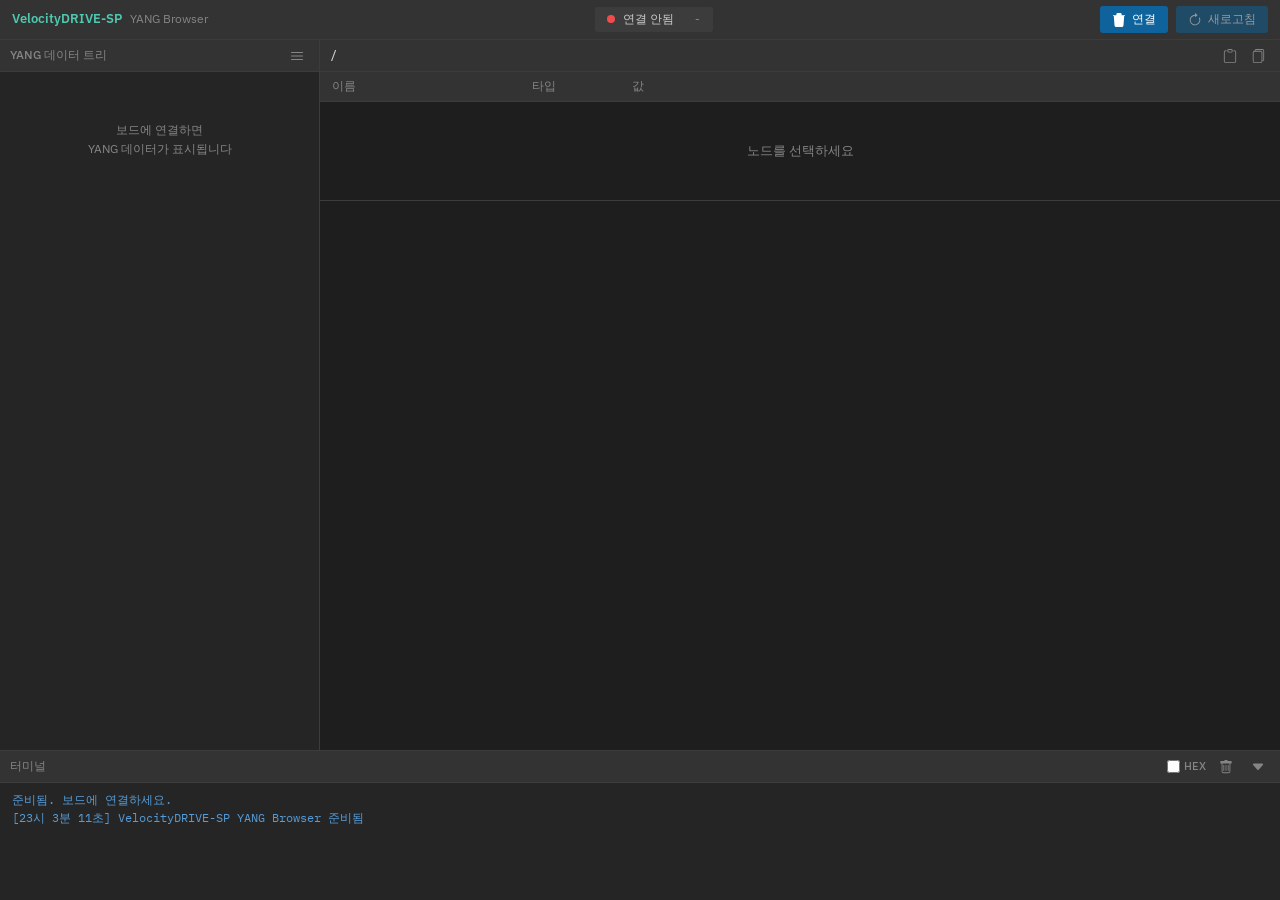
==== commit 79a539aa: "Redesign UI with Registry Editor style tree view Complete UI overhaul: - VS Code dark theme inspired" ====
--- a/index.html
+++ b/index.html
@@ -3,289 +3,127 @@
 <head>
     <meta charset="UTF-8">
     <meta name="viewport" content="width=device-width, initial-scale=1.0">
-    <title>VelocityDRIVE-SP WebSerial</title>
-    <link rel="icon" href="data:image/svg+xml,<svg xmlns='http://www.w3.org/2000/svg' viewBox='0 0 24 24' fill='%236366f1'><rect x='3' y='3' width='18' height='18' rx='3'/></svg>">
+    <title>VelocityDRIVE-SP YANG Browser</title>
+    <link rel="icon" href="data:image/svg+xml,<svg xmlns='http://www.w3.org/2000/svg' viewBox='0 0 24 24' fill='%2310b981'><path d='M3 3h7v7H3zM14 3h7v7h-7zM3 14h7v7H3zM14 14h7v7h-7z'/></svg>">
     <link rel="preconnect" href="https://fonts.googleapis.com">
     <link rel="preconnect" href="https://fonts.gstatic.com" crossorigin>
-    <link href="https://fonts.googleapis.com/css2?family=Inter:wght@400;500;600;700&family=JetBrains+Mono:wght@400;500&display=swap" rel="stylesheet">
+    <link href="https://fonts.googleapis.com/css2?family=IBM+Plex+Sans:wght@400;500;600&family=IBM+Plex+Mono:wght@400;500&display=swap" rel="stylesheet">
     <link rel="stylesheet" href="css/style.css">
 </head>
 <body>
     <div class="app">
-        <!-- Header -->
-        <header class="header">
-            <div class="header-left">
-                <div class="logo">
-                    <svg class="logo-icon" viewBox="0 0 24 24" fill="currentColor">
-                        <rect x="3" y="3" width="18" height="18" rx="3"/>
-                        <rect x="7" y="7" width="4" height="4" rx="1" fill="white"/>
-                        <rect x="13" y="7" width="4" height="4" rx="1" fill="white"/>
-                        <rect x="7" y="13" width="4" height="4" rx="1" fill="white"/>
-                        <rect x="13" y="13" width="4" height="4" rx="1" fill="white"/>
-                    </svg>
-                    <div class="logo-text">
-                        <span class="logo-title">VelocityDRIVE-SP</span>
-                        <span class="logo-sub">LAN9662 TSN Switch</span>
-                    </div>
+        <!-- Toolbar -->
+        <header class="toolbar">
+            <div class="toolbar-left">
+                <span class="app-title">VelocityDRIVE-SP</span>
+                <span class="app-subtitle">YANG Browser</span>
+            </div>
+            <div class="toolbar-center">
+                <div class="status-bar" id="statusBar">
+                    <span class="status-dot" id="statusDot"></span>
+                    <span class="status-text" id="statusText">연결 안됨</span>
+                    <span class="status-divider">|</span>
+                    <span class="status-info" id="platformInfo">-</span>
                 </div>
             </div>
-            <div class="header-right">
-                <div class="connection-badge" id="connectionBadge">
-                    <span class="badge-dot"></span>
-                    <span class="badge-text">연결 안됨</span>
-                </div>
-                <button class="btn-connect" id="connectBtn">
-                    <svg viewBox="0 0 24 24" fill="none" stroke="currentColor" stroke-width="2">
-                        <path d="M5 12h14M12 5l7 7-7 7"/>
+            <div class="toolbar-right">
+                <button class="toolbar-btn" id="connectBtn">
+                    <svg viewBox="0 0 16 16" fill="currentColor">
+                        <path d="M11 1.5v1h3.5a.5.5 0 0 1 0 1h-.538l-.853 10.66A2 2 0 0 1 11.115 16h-6.23a2 2 0 0 1-1.994-1.84L2.038 3.5H1.5a.5.5 0 0 1 0-1H5v-1A1.5 1.5 0 0 1 6.5 0h3A1.5 1.5 0 0 1 11 1.5"/>
                     </svg>
-                    <span>연결</span>
+                    연결
+                </button>
+                <button class="toolbar-btn" id="refreshBtn" disabled>
+                    <svg viewBox="0 0 16 16" fill="currentColor">
+                        <path d="M8 3a5 5 0 1 0 4.546 2.914.5.5 0 0 1 .908-.417A6 6 0 1 1 8 2v1z"/>
+                        <path d="M8 4.466V.534a.25.25 0 0 1 .41-.192l2.36 1.966c.12.1.12.284 0 .384L8.41 4.658A.25.25 0 0 1 8 4.466z"/>
+                    </svg>
+                    새로고침
                 </button>
             </div>
         </header>
 
         <!-- Main Content -->
-        <main class="main-content">
-            <!-- Left Column: Status & Control -->
-            <div class="column column-left">
-                <!-- Device Status Card -->
-                <section class="card" id="deviceCard">
-                    <div class="card-title">
-                        <svg viewBox="0 0 24 24" fill="none" stroke="currentColor" stroke-width="2">
-                            <rect x="4" y="4" width="16" height="16" rx="2"/>
-                            <circle cx="12" cy="12" r="2"/>
-                        </svg>
-                        <span>디바이스</span>
-                    </div>
-                    <div class="card-content">
-                        <div class="device-status" id="deviceStatus">
-                            <div class="status-row">
-                                <span class="status-label">상태</span>
-                                <span class="status-value status-disconnected" id="statusValue">대기 중</span>
-                            </div>
-                            <div class="status-row">
-                                <span class="status-label">플랫폼</span>
-                                <span class="status-value mono" id="platformValue">-</span>
-                            </div>
-                            <div class="status-row">
-                                <span class="status-label">버전</span>
-                                <span class="status-value mono" id="versionValue">-</span>
-                            </div>
-                            <div class="status-row">
-                                <span class="status-label">YANG</span>
-                                <span class="status-value mono" id="yangValue">-</span>
-                            </div>
-                        </div>
-                    </div>
-                </section>
-
-                <!-- Port Status Card -->
-                <section class="card" id="portCard">
-                    <div class="card-title">
-                        <svg viewBox="0 0 24 24" fill="none" stroke="currentColor" stroke-width="2">
-                            <rect x="2" y="6" width="4" height="12" rx="1"/>
-                            <rect x="10" y="6" width="4" height="12" rx="1"/>
-                            <rect x="18" y="6" width="4" height="12" rx="1"/>
-                        </svg>
-                        <span>포트</span>
-                    </div>
-                    <div class="card-content">
-                        <div class="port-grid" id="portGrid">
-                            <div class="port-item">
-                                <div class="port-icon port-down">1</div>
-                                <span class="port-name">eth0</span>
-                            </div>
-                            <div class="port-item">
-                                <div class="port-icon port-down">2</div>
-                                <span class="port-name">eth1</span>
-                            </div>
-                            <div class="port-item">
-                                <div class="port-icon port-down">3</div>
-                                <span class="port-name">eth2</span>
-                            </div>
-                            <div class="port-item">
-                                <div class="port-icon port-down">4</div>
-                                <span class="port-name">eth3</span>
-                            </div>
-                        </div>
-                    </div>
-                </section>
-
-                <!-- Quick Actions -->
-                <section class="card">
-                    <div class="card-title">
-                        <svg viewBox="0 0 24 24" fill="none" stroke="currentColor" stroke-width="2">
-                            <polygon points="13 2 3 14 12 14 11 22 21 10 12 10 13 2"/>
-                        </svg>
-                        <span>빠른 명령</span>
-                    </div>
-                    <div class="card-content">
-                        <div class="action-grid">
-                            <button class="action-btn" id="getChecksumBtn" disabled>체크섬</button>
-                            <button class="action-btn" id="fetchSystemBtn" disabled>시스템</button>
-                            <button class="action-btn" id="fetchBridgeBtn" disabled>브릿지</button>
-                            <button class="action-btn" id="fetchInterfacesBtn" disabled>인터페이스</button>
-                        </div>
-                    </div>
-                </section>
-            </div>
-
-            <!-- Right Column: Configuration -->
-            <div class="column column-right">
-                <!-- Tabs -->
-                <div class="tabs" id="mainTabs">
-                    <button class="tab active" data-tab="query">조회</button>
-                    <button class="tab" data-tab="tsn">TSN 설정</button>
-                    <button class="tab" data-tab="terminal">터미널</button>
+        <main class="main">
+            <!-- Left: Tree View -->
+            <aside class="tree-panel">
+                <div class="panel-header">
+                    <span>YANG 데이터 트리</span>
+                    <button class="icon-btn" id="expandAllBtn" title="모두 펼치기">
+                        <svg viewBox="0 0 16 16" fill="currentColor"><path d="M1 8a.5.5 0 0 1 .5-.5h13a.5.5 0 0 1 0 1h-13A.5.5 0 0 1 1 8zM1 4a.5.5 0 0 1 .5-.5h13a.5.5 0 0 1 0 1h-13A.5.5 0 0 1 1 4zM1 12a.5.5 0 0 1 .5-.5h13a.5.5 0 0 1 0 1h-13A.5.5 0 0 1 1 12z"/></svg>
+                    </button>
                 </div>
-
-                <!-- Tab Contents -->
-                <div class="tab-contents">
-                    <!-- Query Tab -->
-                    <div class="tab-content active" id="queryTab">
-                        <div class="query-section">
-                            <label>YANG 경로</label>
-                            <div class="input-row">
-                                <input type="text" class="input" id="yangPathInput"
-                                       placeholder="/ietf-system:system-state/platform">
-                                <button class="btn-primary" id="fetchBtn" disabled>조회</button>
-                            </div>
-                            <div class="quick-paths">
-                                <button class="path-btn" data-path="/ietf-system:system-state/platform">platform</button>
-                                <button class="path-btn" data-path="/ietf-interfaces:interfaces">interfaces</button>
-                                <button class="path-btn" data-path="/ieee802-dot1q-bridge:bridges">bridges</button>
-                                <button class="path-btn" data-path="/ieee1588-ptp:ptp">ptp</button>
-                            </div>
-                        </div>
-                        <div class="result-section">
-                            <div class="result-header">
-                                <span>결과</span>
-                                <button class="btn-icon" id="copyResultBtn" title="복사">
-                                    <svg viewBox="0 0 24 24" fill="none" stroke="currentColor" stroke-width="2">
-                                        <rect x="9" y="9" width="13" height="13" rx="2"/>
-                                        <path d="M5 15H4a2 2 0 01-2-2V4a2 2 0 012-2h9a2 2 0 012 2v1"/>
-                                    </svg>
-                                </button>
-                            </div>
-                            <pre class="result-content" id="fetchResult">// 조회 결과</pre>
-                        </div>
-                    </div>
-
-                    <!-- TSN Tab -->
-                    <div class="tab-content" id="tsnTab">
-                        <div class="tsn-grid">
-                            <!-- CBS -->
-                            <div class="tsn-card">
-                                <h4>CBS (802.1Qav)</h4>
-                                <p>Credit-Based Shaper</p>
-                                <div class="form-grid">
-                                    <div class="form-field">
-                                        <label>Port</label>
-                                        <select class="input" id="cbsPort">
-                                            <option value="1">Port 1</option>
-                                            <option value="2">Port 2</option>
-                                            <option value="3">Port 3</option>
-                                            <option value="4">Port 4</option>
-                                        </select>
-                                    </div>
-                                    <div class="form-field">
-                                        <label>TC</label>
-                                        <select class="input" id="cbsTc">
-                                            <option value="2">TC2</option>
-                                            <option value="6">TC6</option>
-                                        </select>
-                                    </div>
-                                    <div class="form-field full">
-                                        <label>Idle Slope (bps)</label>
-                                        <input type="number" class="input" id="cbsIdleSlope" value="1500000">
-                                    </div>
-                                </div>
-                                <button class="btn-primary" id="applyCbsBtn" disabled>적용</button>
-                            </div>
-
-                            <!-- TAS -->
-                            <div class="tsn-card">
-                                <h4>TAS (802.1Qbv)</h4>
-                                <p>Time-Aware Shaper</p>
-                                <div class="form-grid">
-                                    <div class="form-field">
-                                        <label>Port</label>
-                                        <select class="input" id="tasPort">
-                                            <option value="1">Port 1</option>
-                                            <option value="2">Port 2</option>
-                                            <option value="3">Port 3</option>
-                                            <option value="4">Port 4</option>
-                                        </select>
-                                    </div>
-                                    <div class="form-field">
-                                        <label>Cycle (ms)</label>
-                                        <input type="number" class="input" id="tasCycle" value="200">
-                                    </div>
-                                </div>
-                                <button class="btn-primary" id="applyTasBtn" disabled>적용</button>
-                            </div>
-
-                            <!-- PTP -->
-                            <div class="tsn-card">
-                                <h4>PTP (1588)</h4>
-                                <p>Precision Time Protocol</p>
-                                <div class="form-grid">
-                                    <div class="form-field full">
-                                        <label>Mode</label>
-                                        <select class="input" id="ptpMode">
-                                            <option value="bc">Boundary Clock</option>
-                                            <option value="tc">Transparent Clock</option>
-                                        </select>
-                                    </div>
-                                </div>
-                                <button class="btn-primary" id="applyPtpBtn" disabled>적용</button>
-                            </div>
-
-                            <!-- FRER -->
-                            <div class="tsn-card disabled">
-                                <h4>FRER (802.1CB)</h4>
-                                <p>Frame Replication</p>
-                                <div class="coming-soon">준비 중</div>
-                            </div>
-                        </div>
-                    </div>
-
-                    <!-- Terminal Tab -->
-                    <div class="tab-content" id="terminalTab">
-                        <div class="terminal-toolbar">
-                            <button class="btn-icon" id="clearTerminalBtn" title="지우기">
-                                <svg viewBox="0 0 24 24" fill="none" stroke="currentColor" stroke-width="2">
-                                    <path d="M3 6h18M19 6v14a2 2 0 01-2 2H7a2 2 0 01-2-2V6"/>
-                                    <path d="M8 6V4a2 2 0 012-2h4a2 2 0 012 2v2"/>
-                                </svg>
-                            </button>
-                            <label class="toggle-label">
-                                <input type="checkbox" id="autoScrollCheck" checked>
-                                <span>자동 스크롤</span>
-                            </label>
-                            <label class="toggle-label">
-                                <input type="checkbox" id="showHexCheck">
-                                <span>HEX</span>
-                            </label>
-                        </div>
-                        <div class="terminal-output" id="terminalOutput">
-                            <div class="terminal-line system">터미널 준비됨</div>
-                        </div>
+                <div class="tree-container" id="treeContainer">
+                    <div class="tree-placeholder">
+                        보드에 연결하면<br>YANG 데이터가 표시됩니다
                     </div>
                 </div>
+            </aside>
+
+            <!-- Right: Value Panel -->
+            <section class="value-panel">
+                <div class="panel-header">
+                    <span id="currentPath">/</span>
+                    <div class="panel-actions">
+                        <button class="icon-btn" id="copyPathBtn" title="경로 복사">
+                            <svg viewBox="0 0 16 16" fill="currentColor"><path d="M4 1.5H3a2 2 0 0 0-2 2V14a2 2 0 0 0 2 2h10a2 2 0 0 0 2-2V3.5a2 2 0 0 0-2-2h-1v1h1a1 1 0 0 1 1 1V14a1 1 0 0 1-1 1H3a1 1 0 0 1-1-1V3.5a1 1 0 0 1 1-1h1v-1z"/><path d="M9.5 1a.5.5 0 0 1 .5.5v1a.5.5 0 0 1-.5.5h-3a.5.5 0 0 1-.5-.5v-1a.5.5 0 0 1 .5-.5h3zm-3-1A1.5 1.5 0 0 0 5 1.5v1A1.5 1.5 0 0 0 6.5 4h3A1.5 1.5 0 0 0 11 2.5v-1A1.5 1.5 0 0 0 9.5 0h-3z"/></svg>
+                        </button>
+                        <button class="icon-btn" id="copyValueBtn" title="값 복사">
+                            <svg viewBox="0 0 16 16" fill="currentColor"><path d="M13 0H6a2 2 0 0 0-2 2 2 2 0 0 0-2 2v10a2 2 0 0 0 2 2h7a2 2 0 0 0 2-2 2 2 0 0 0 2-2V2a2 2 0 0 0-2-2zm0 13V4a2 2 0 0 0-2-2H5a1 1 0 0 1 1-1h7a1 1 0 0 1 1 1v10a1 1 0 0 1-1 1zM3 4a1 1 0 0 1 1-1h7a1 1 0 0 1 1 1v10a1 1 0 0 1-1 1H4a1 1 0 0 1-1-1V4z"/></svg>
+                        </button>
+                    </div>
+                </div>
+                <div class="value-table-container">
+                    <table class="value-table" id="valueTable">
+                        <thead>
+                            <tr>
+                                <th class="col-name">이름</th>
+                                <th class="col-type">타입</th>
+                                <th class="col-value">값</th>
+                            </tr>
+                        </thead>
+                        <tbody id="valueTableBody">
+                            <tr class="placeholder-row">
+                                <td colspan="3">노드를 선택하세요</td>
+                            </tr>
+                        </tbody>
+                    </table>
+                </div>
+            </section>
+        </main>
+
+        <!-- Bottom: Terminal -->
+        <footer class="terminal-panel">
+            <div class="terminal-header">
+                <span>터미널</span>
+                <div class="terminal-controls">
+                    <label class="checkbox-label">
+                        <input type="checkbox" id="showHexCheck">
+                        <span>HEX</span>
+                    </label>
+                    <button class="icon-btn" id="clearTerminalBtn" title="지우기">
+                        <svg viewBox="0 0 16 16" fill="currentColor"><path d="M5.5 5.5A.5.5 0 0 1 6 6v6a.5.5 0 0 1-1 0V6a.5.5 0 0 1 .5-.5zm2.5 0a.5.5 0 0 1 .5.5v6a.5.5 0 0 1-1 0V6a.5.5 0 0 1 .5-.5zm3 .5a.5.5 0 0 0-1 0v6a.5.5 0 0 0 1 0V6z"/><path d="M14.5 3a1 1 0 0 1-1 1H13v9a2 2 0 0 1-2 2H5a2 2 0 0 1-2-2V4h-.5a1 1 0 0 1-1-1V2a1 1 0 0 1 1-1H6a1 1 0 0 1 1-1h2a1 1 0 0 1 1 1h3.5a1 1 0 0 1 1 1v1zM4.118 4 4 4.059V13a1 1 0 0 0 1 1h6a1 1 0 0 0 1-1V4.059L11.882 4H4.118zM2.5 3V2h11v1h-11z"/></svg>
+                    </button>
+                    <button class="icon-btn" id="toggleTerminalBtn" title="터미널 토글">
+                        <svg viewBox="0 0 16 16" fill="currentColor"><path d="M7.247 11.14 2.451 5.658C1.885 5.013 2.345 4 3.204 4h9.592a1 1 0 0 1 .753 1.659l-4.796 5.48a1 1 0 0 1-1.506 0z"/></svg>
+                    </button>
+                </div>
             </div>
-        </main>
+            <div class="terminal-output" id="terminalOutput">
+                <div class="log-line info">준비됨. 보드에 연결하세요.</div>
+            </div>
+        </footer>
     </div>
 
-    <!-- Loading Overlay -->
+    <!-- Loading -->
     <div class="loading-overlay" id="loadingOverlay">
         <div class="loading-spinner"></div>
-        <div class="loading-text" id="loadingText">처리 중...</div>
+        <div class="loading-text" id="loadingText">로딩 중...</div>
     </div>
 
-    <!-- Toast Container -->
+    <!-- Toast -->
     <div class="toast-container" id="toastContainer"></div>
 
-    <!-- Scripts -->
     <script src="js/cbor.min.js"></script>
     <script type="module" src="js/app.js"></script>
 </body>
--- a/css/style.css
+++ b/css/style.css
@@ -1,646 +1,490 @@
-/* Modern Dark Theme */
+/* Registry Editor Style - Clean Dark Theme */
 :root {
-    --bg-primary: #0a0a0f;
-    --bg-secondary: #12121a;
-    --bg-card: #16161f;
-    --bg-hover: #1e1e2a;
-    --bg-input: #1a1a24;
-
-    --text-primary: #f0f0f5;
-    --text-secondary: #8888a0;
-    --text-muted: #5555668;
-
-    --accent: #6366f1;
-    --accent-light: rgba(99, 102, 241, 0.15);
-    --accent-hover: #818cf8;
-
-    --success: #10b981;
-    --success-light: rgba(16, 185, 129, 0.15);
-    --warning: #f59e0b;
-    --error: #ef4444;
-    --info: #3b82f6;
-
-    --border: #2a2a3a;
-    --border-light: rgba(255, 255, 255, 0.06);
-
-    --radius: 12px;
-    --radius-sm: 8px;
+    --bg-main: #1e1e1e;
+    --bg-panel: #252526;
+    --bg-header: #333333;
+    --bg-hover: #2a2d2e;
+    --bg-selected: #094771;
+    --bg-input: #3c3c3c;
+
+    --text-primary: #cccccc;
+    --text-secondary: #858585;
+    --text-highlight: #ffffff;
+
+    --accent: #0e639c;
+    --accent-hover: #1177bb;
+    --green: #4ec9b0;
+    --blue: #569cd6;
+    --yellow: #dcdcaa;
+    --orange: #ce9178;
+    --red: #f14c4c;
+
+    --border: #3c3c3c;
+    --scrollbar: #424242;
+
+    --tree-indent: 20px;
 }
 
 * { box-sizing: border-box; margin: 0; padding: 0; }
 
 body {
-    font-family: 'Inter', -apple-system, sans-serif;
-    background: var(--bg-primary);
+    font-family: 'IBM Plex Sans', -apple-system, sans-serif;
+    font-size: 13px;
+    background: var(--bg-main);
     color: var(--text-primary);
-    line-height: 1.5;
-    font-size: 14px;
-    -webkit-font-smoothing: antialiased;
+    line-height: 1.4;
+    overflow: hidden;
 }
 
 /* App Layout */
 .app {
-    min-height: 100vh;
     display: flex;
     flex-direction: column;
-}
-
-/* Header */
-.header {
-    height: 60px;
-    background: var(--bg-secondary);
+    height: 100vh;
+}
+
+/* Toolbar */
+.toolbar {
+    height: 40px;
+    background: var(--bg-header);
     border-bottom: 1px solid var(--border);
     display: flex;
     align-items: center;
-    justify-content: space-between;
-    padding: 0 24px;
-    position: sticky;
-    top: 0;
-    z-index: 100;
-}
-
-.header-left, .header-right {
-    display: flex;
-    align-items: center;
+    padding: 0 12px;
     gap: 16px;
-}
-
-.logo {
-    display: flex;
-    align-items: center;
-    gap: 12px;
-}
-
-.logo-icon {
-    width: 32px;
-    height: 32px;
-    color: var(--accent);
-}
-
-.logo-text {
-    display: flex;
-    flex-direction: column;
-    line-height: 1.2;
-}
-
-.logo-title {
-    font-weight: 700;
-    font-size: 15px;
-    background: linear-gradient(135deg, var(--accent), var(--accent-hover));
-    -webkit-background-clip: text;
-    -webkit-text-fill-color: transparent;
-}
-
-.logo-sub {
-    font-size: 11px;
-    color: var(--text-muted);
-}
-
-/* Connection Badge */
-.connection-badge {
+    flex-shrink: 0;
+}
+
+.toolbar-left {
     display: flex;
     align-items: center;
     gap: 8px;
-    padding: 8px 14px;
-    background: var(--bg-card);
-    border: 1px solid var(--border);
-    border-radius: 20px;
-    font-size: 13px;
-}
-
-.badge-dot {
+}
+
+.app-title {
+    font-weight: 600;
+    color: var(--green);
+}
+
+.app-subtitle {
+    color: var(--text-secondary);
+    font-size: 12px;
+}
+
+.toolbar-center {
+    flex: 1;
+    display: flex;
+    justify-content: center;
+}
+
+.status-bar {
+    display: flex;
+    align-items: center;
+    gap: 8px;
+    padding: 4px 12px;
+    background: var(--bg-input);
+    border-radius: 3px;
+    font-size: 12px;
+}
+
+.status-dot {
     width: 8px;
     height: 8px;
     border-radius: 50%;
-    background: var(--error);
-}
-
-.connection-badge.connected .badge-dot {
-    background: var(--success);
-    box-shadow: 0 0 8px var(--success);
-}
-
-.connection-badge.connecting .badge-dot {
-    background: var(--warning);
-    animation: pulse 1s infinite;
-}
-
-@keyframes pulse {
-    0%, 100% { opacity: 1; }
-    50% { opacity: 0.4; }
-}
-
-/* Connect Button */
-.btn-connect {
-    display: flex;
-    align-items: center;
+    background: var(--red);
+}
+
+.status-bar.connected .status-dot {
+    background: var(--green);
+}
+
+.status-divider {
+    color: var(--border);
+}
+
+.status-info {
+    color: var(--text-secondary);
+    font-family: 'IBM Plex Mono', monospace;
+    font-size: 11px;
+}
+
+.toolbar-right {
+    display: flex;
     gap: 8px;
-    padding: 10px 20px;
+}
+
+.toolbar-btn {
+    display: flex;
+    align-items: center;
+    gap: 6px;
+    padding: 5px 12px;
     background: var(--accent);
+    border: none;
+    border-radius: 3px;
     color: white;
-    border: none;
-    border-radius: var(--radius-sm);
-    font-size: 14px;
+    font-size: 12px;
+    cursor: pointer;
+    transition: background 0.15s;
+}
+
+.toolbar-btn:hover:not(:disabled) {
+    background: var(--accent-hover);
+}
+
+.toolbar-btn:disabled {
+    opacity: 0.5;
+    cursor: not-allowed;
+}
+
+.toolbar-btn svg {
+    width: 14px;
+    height: 14px;
+}
+
+/* Main Content */
+.main {
+    flex: 1;
+    display: flex;
+    min-height: 0;
+}
+
+/* Tree Panel */
+.tree-panel {
+    width: 320px;
+    background: var(--bg-panel);
+    border-right: 1px solid var(--border);
+    display: flex;
+    flex-direction: column;
+    flex-shrink: 0;
+}
+
+.panel-header {
+    height: 32px;
+    background: var(--bg-header);
+    border-bottom: 1px solid var(--border);
+    display: flex;
+    align-items: center;
+    justify-content: space-between;
+    padding: 0 10px;
+    font-size: 12px;
     font-weight: 500;
-    cursor: pointer;
-    transition: all 0.2s;
-}
-
-.btn-connect:hover {
-    background: var(--accent-hover);
-    transform: translateY(-1px);
-}
-
-.btn-connect svg {
-    width: 18px;
-    height: 18px;
-}
-
-/* Main Content */
-.main-content {
-    flex: 1;
-    display: grid;
-    grid-template-columns: 320px 1fr;
-    gap: 0;
-    height: calc(100vh - 60px);
-}
-
-/* Columns */
-.column {
-    overflow-y: auto;
-}
-
-.column-left {
-    background: var(--bg-secondary);
-    border-right: 1px solid var(--border);
-    padding: 20px;
-    display: flex;
-    flex-direction: column;
-    gap: 16px;
-}
-
-.column-right {
-    display: flex;
-    flex-direction: column;
-}
-
-/* Cards */
-.card {
-    background: var(--bg-card);
-    border: 1px solid var(--border);
-    border-radius: var(--radius);
-    overflow: hidden;
-}
-
-.card-title {
-    display: flex;
-    align-items: center;
-    gap: 10px;
-    padding: 14px 16px;
-    border-bottom: 1px solid var(--border);
-    font-weight: 600;
-    font-size: 13px;
-    color: var(--text-secondary);
-}
-
-.card-title svg {
-    width: 18px;
-    height: 18px;
-    color: var(--accent);
-}
-
-.card-content {
-    padding: 16px;
-}
-
-/* Device Status */
-.status-row {
-    display: flex;
-    justify-content: space-between;
-    align-items: center;
-    padding: 8px 0;
-    border-bottom: 1px solid var(--border-light);
-}
-
-.status-row:last-child {
-    border-bottom: none;
-}
-
-.status-label {
-    color: var(--text-muted);
-    font-size: 13px;
-}
-
-.status-value {
-    font-size: 13px;
-    font-weight: 500;
-}
-
-.status-value.mono {
-    font-family: 'JetBrains Mono', monospace;
-    font-size: 12px;
-}
-
-.status-value.status-connected {
-    color: var(--success);
-}
-
-.status-value.status-disconnected {
-    color: var(--text-muted);
-}
-
-/* Port Grid */
-.port-grid {
-    display: grid;
-    grid-template-columns: repeat(4, 1fr);
-    gap: 12px;
-}
-
-.port-item {
-    display: flex;
-    flex-direction: column;
-    align-items: center;
-    gap: 6px;
-}
-
-.port-icon {
-    width: 40px;
-    height: 40px;
-    display: flex;
-    align-items: center;
-    justify-content: center;
-    border-radius: var(--radius-sm);
-    font-weight: 700;
-    font-size: 16px;
-    transition: all 0.2s;
-}
-
-.port-icon.port-up {
-    background: var(--success-light);
-    color: var(--success);
-    box-shadow: 0 0 12px rgba(16, 185, 129, 0.3);
-}
-
-.port-icon.port-down {
-    background: var(--bg-input);
-    color: var(--text-muted);
-}
-
-.port-name {
-    font-size: 11px;
-    color: var(--text-muted);
-    font-family: 'JetBrains Mono', monospace;
-}
-
-/* Action Grid */
-.action-grid {
-    display: grid;
-    grid-template-columns: repeat(2, 1fr);
-    gap: 10px;
-}
-
-.action-btn {
-    padding: 12px;
-    background: var(--bg-input);
-    border: 1px solid var(--border);
-    border-radius: var(--radius-sm);
-    color: var(--text-primary);
-    font-size: 13px;
-    font-weight: 500;
-    cursor: pointer;
-    transition: all 0.2s;
-}
-
-.action-btn:hover:not(:disabled) {
-    background: var(--accent-light);
-    border-color: var(--accent);
-    color: var(--accent);
-}
-
-.action-btn:disabled {
-    opacity: 0.4;
-    cursor: not-allowed;
-}
-
-/* Tabs */
-.tabs {
-    display: flex;
-    background: var(--bg-secondary);
-    border-bottom: 1px solid var(--border);
-    padding: 0 20px;
-}
-
-.tab {
-    padding: 16px 24px;
-    background: none;
-    border: none;
-    color: var(--text-secondary);
-    font-size: 14px;
-    font-weight: 500;
-    cursor: pointer;
-    transition: all 0.2s;
-    position: relative;
-}
-
-.tab:hover {
-    color: var(--text-primary);
-}
-
-.tab.active {
-    color: var(--accent);
-}
-
-.tab.active::after {
-    content: '';
-    position: absolute;
-    bottom: 0;
-    left: 0;
-    right: 0;
-    height: 2px;
-    background: var(--accent);
-}
-
-/* Tab Contents */
-.tab-contents {
-    flex: 1;
-    overflow-y: auto;
-    padding: 20px;
-}
-
-.tab-content {
-    display: none;
-}
-
-.tab-content.active {
-    display: block;
-}
-
-/* Query Section */
-.query-section {
-    background: var(--bg-card);
-    border: 1px solid var(--border);
-    border-radius: var(--radius);
-    padding: 20px;
-    margin-bottom: 20px;
-}
-
-.query-section label {
-    display: block;
-    font-size: 13px;
-    font-weight: 500;
-    color: var(--text-secondary);
-    margin-bottom: 10px;
-}
-
-.input-row {
-    display: flex;
-    gap: 12px;
-    margin-bottom: 12px;
-}
-
-.input {
-    flex: 1;
-    padding: 12px 14px;
-    background: var(--bg-input);
-    border: 1px solid var(--border);
-    border-radius: var(--radius-sm);
-    color: var(--text-primary);
-    font-size: 14px;
-    font-family: 'JetBrains Mono', monospace;
-    transition: all 0.2s;
-}
-
-.input:focus {
-    outline: none;
-    border-color: var(--accent);
-    box-shadow: 0 0 0 3px var(--accent-light);
-}
-
-.input::placeholder {
-    color: var(--text-muted);
-}
-
-select.input {
-    cursor: pointer;
-}
-
-/* Primary Button */
-.btn-primary {
-    padding: 12px 24px;
-    background: var(--accent);
-    color: white;
-    border: none;
-    border-radius: var(--radius-sm);
-    font-size: 14px;
-    font-weight: 500;
-    cursor: pointer;
-    transition: all 0.2s;
-    white-space: nowrap;
-}
-
-.btn-primary:hover:not(:disabled) {
-    background: var(--accent-hover);
-}
-
-.btn-primary:disabled {
-    opacity: 0.4;
-    cursor: not-allowed;
-}
-
-/* Quick Paths */
-.quick-paths {
-    display: flex;
-    flex-wrap: wrap;
-    gap: 8px;
-}
-
-.path-btn {
-    padding: 6px 12px;
-    background: var(--bg-input);
-    border: 1px solid var(--border);
-    border-radius: 6px;
-    color: var(--text-secondary);
-    font-size: 12px;
-    font-family: 'JetBrains Mono', monospace;
-    cursor: pointer;
-    transition: all 0.2s;
-}
-
-.path-btn:hover {
-    background: var(--accent-light);
-    border-color: var(--accent);
-    color: var(--accent);
-}
-
-/* Result Section */
-.result-section {
-    background: var(--bg-card);
-    border: 1px solid var(--border);
-    border-radius: var(--radius);
-    overflow: hidden;
-}
-
-.result-header {
-    display: flex;
-    justify-content: space-between;
-    align-items: center;
-    padding: 12px 16px;
-    background: var(--bg-input);
-    border-bottom: 1px solid var(--border);
-    font-size: 13px;
-    font-weight: 500;
-    color: var(--text-secondary);
-}
-
-.btn-icon {
-    width: 32px;
-    height: 32px;
+    color: var(--text-secondary);
+    flex-shrink: 0;
+}
+
+.panel-actions {
+    display: flex;
+    gap: 4px;
+}
+
+.icon-btn {
+    width: 24px;
+    height: 24px;
     display: flex;
     align-items: center;
     justify-content: center;
     background: none;
     border: none;
     color: var(--text-secondary);
+    border-radius: 3px;
     cursor: pointer;
-    border-radius: 6px;
-    transition: all 0.2s;
-}
-
-.btn-icon:hover {
+    transition: all 0.15s;
+}
+
+.icon-btn:hover {
     background: var(--bg-hover);
     color: var(--text-primary);
 }
 
-.btn-icon svg {
+.icon-btn svg {
+    width: 14px;
+    height: 14px;
+}
+
+.tree-container {
+    flex: 1;
+    overflow: auto;
+    padding: 8px 0;
+}
+
+.tree-placeholder {
+    padding: 40px 20px;
+    text-align: center;
+    color: var(--text-secondary);
+    font-size: 12px;
+    line-height: 1.6;
+}
+
+/* Tree Node */
+.tree-node {
+    user-select: none;
+}
+
+.tree-node-header {
+    display: flex;
+    align-items: center;
+    height: 22px;
+    padding-right: 10px;
+    cursor: pointer;
+    transition: background 0.1s;
+}
+
+.tree-node-header:hover {
+    background: var(--bg-hover);
+}
+
+.tree-node-header.selected {
+    background: var(--bg-selected);
+}
+
+.tree-node-header.selected .tree-node-name {
+    color: var(--text-highlight);
+}
+
+.tree-toggle {
     width: 16px;
     height: 16px;
-}
-
-.result-content {
-    padding: 16px;
-    min-height: 300px;
-    max-height: 500px;
+    display: flex;
+    align-items: center;
+    justify-content: center;
+    flex-shrink: 0;
+    color: var(--text-secondary);
+    font-size: 10px;
+}
+
+.tree-toggle.expanded::before {
+    content: '▼';
+}
+
+.tree-toggle.collapsed::before {
+    content: '▶';
+}
+
+.tree-toggle.empty::before {
+    content: '';
+}
+
+.tree-icon {
+    width: 16px;
+    height: 16px;
+    margin-right: 6px;
+    flex-shrink: 0;
+}
+
+.tree-icon.folder {
+    color: var(--yellow);
+}
+
+.tree-icon.container {
+    color: var(--blue);
+}
+
+.tree-icon.list {
+    color: var(--orange);
+}
+
+.tree-icon.leaf {
+    color: var(--text-secondary);
+}
+
+.tree-node-name {
+    flex: 1;
+    font-size: 13px;
+    white-space: nowrap;
+    overflow: hidden;
+    text-overflow: ellipsis;
+}
+
+.tree-node-badge {
+    font-size: 10px;
+    color: var(--text-secondary);
+    margin-left: 8px;
+    background: var(--bg-input);
+    padding: 1px 6px;
+    border-radius: 3px;
+}
+
+.tree-children {
+    display: none;
+}
+
+.tree-children.expanded {
+    display: block;
+}
+
+/* Value Panel */
+.value-panel {
+    flex: 1;
+    display: flex;
+    flex-direction: column;
+    min-width: 0;
+}
+
+.value-panel .panel-header span {
+    font-family: 'IBM Plex Mono', monospace;
+    font-size: 12px;
+    color: var(--text-primary);
+    white-space: nowrap;
+    overflow: hidden;
+    text-overflow: ellipsis;
+}
+
+.value-table-container {
+    flex: 1;
     overflow: auto;
-    font-family: 'JetBrains Mono', monospace;
-    font-size: 12px;
-    line-height: 1.7;
-    color: var(--text-secondary);
+}
+
+.value-table {
+    width: 100%;
+    border-collapse: collapse;
+    font-size: 13px;
+}
+
+.value-table th {
+    position: sticky;
+    top: 0;
+    background: var(--bg-header);
+    border-bottom: 1px solid var(--border);
+    padding: 6px 12px;
+    text-align: left;
+    font-weight: 500;
+    color: var(--text-secondary);
+    font-size: 12px;
+}
+
+.value-table td {
+    padding: 4px 12px;
+    border-bottom: 1px solid var(--border);
+    vertical-align: top;
+}
+
+.value-table tr:hover td {
+    background: var(--bg-hover);
+}
+
+.col-name {
+    width: 200px;
+}
+
+.col-type {
+    width: 100px;
+}
+
+.col-value {
+    min-width: 200px;
+}
+
+.value-table .name-cell {
+    font-family: 'IBM Plex Mono', monospace;
+    color: var(--blue);
+}
+
+.value-table .type-cell {
+    font-size: 11px;
+    color: var(--text-secondary);
+}
+
+.value-table .value-cell {
+    font-family: 'IBM Plex Mono', monospace;
+    word-break: break-all;
+}
+
+.value-cell.string { color: var(--orange); }
+.value-cell.number { color: var(--green); }
+.value-cell.boolean { color: var(--blue); }
+.value-cell.null { color: var(--text-secondary); font-style: italic; }
+.value-cell.object { color: var(--yellow); }
+.value-cell.array { color: var(--yellow); }
+
+.placeholder-row td {
+    text-align: center;
+    color: var(--text-secondary);
+    padding: 40px;
+}
+
+/* Terminal Panel */
+.terminal-panel {
+    height: 150px;
+    background: var(--bg-panel);
+    border-top: 1px solid var(--border);
+    display: flex;
+    flex-direction: column;
+    flex-shrink: 0;
+    transition: height 0.2s;
+}
+
+.terminal-panel.collapsed {
+    height: 32px;
+}
+
+.terminal-panel.collapsed .terminal-output {
+    display: none;
+}
+
+.terminal-header {
+    height: 32px;
+    background: var(--bg-header);
+    border-bottom: 1px solid var(--border);
+    display: flex;
+    align-items: center;
+    justify-content: space-between;
+    padding: 0 10px;
+    font-size: 12px;
+    font-weight: 500;
+    color: var(--text-secondary);
+    flex-shrink: 0;
+}
+
+.terminal-controls {
+    display: flex;
+    align-items: center;
+    gap: 8px;
+}
+
+.checkbox-label {
+    display: flex;
+    align-items: center;
+    gap: 4px;
+    font-size: 11px;
+    color: var(--text-secondary);
+    cursor: pointer;
+}
+
+.checkbox-label input {
+    margin: 0;
+}
+
+.terminal-output {
+    flex: 1;
+    overflow-y: auto;
+    padding: 8px 12px;
+    font-family: 'IBM Plex Mono', monospace;
+    font-size: 12px;
+    line-height: 1.5;
+}
+
+.log-line {
     white-space: pre-wrap;
-    word-break: break-word;
-}
-
-/* TSN Grid */
-.tsn-grid {
-    display: grid;
-    grid-template-columns: repeat(2, 1fr);
-    gap: 20px;
-}
-
-.tsn-card {
-    background: var(--bg-card);
-    border: 1px solid var(--border);
-    border-radius: var(--radius);
-    padding: 20px;
-}
-
-.tsn-card.disabled {
-    opacity: 0.5;
-}
-
-.tsn-card h4 {
-    font-size: 16px;
-    font-weight: 600;
-    margin-bottom: 4px;
-}
-
-.tsn-card > p {
-    font-size: 13px;
-    color: var(--text-muted);
-    margin-bottom: 20px;
-}
-
-.form-grid {
-    display: grid;
-    grid-template-columns: repeat(2, 1fr);
-    gap: 12px;
-    margin-bottom: 16px;
-}
-
-.form-field {
-    display: flex;
-    flex-direction: column;
-    gap: 6px;
-}
-
-.form-field.full {
-    grid-column: 1 / -1;
-}
-
-.form-field label {
-    font-size: 12px;
-    color: var(--text-secondary);
-}
-
-.coming-soon {
-    padding: 40px 20px;
-    text-align: center;
-    color: var(--text-muted);
-    font-size: 13px;
-}
-
-/* Terminal */
-.terminal-toolbar {
-    display: flex;
-    align-items: center;
-    gap: 16px;
-    padding: 12px 16px;
-    background: var(--bg-input);
-    border-bottom: 1px solid var(--border);
-}
-
-.toggle-label {
-    display: flex;
-    align-items: center;
-    gap: 6px;
-    font-size: 12px;
-    color: var(--text-secondary);
-    cursor: pointer;
-}
-
-.terminal-output {
-    min-height: 400px;
-    max-height: calc(100vh - 200px);
-    overflow-y: auto;
-    padding: 16px;
-    font-family: 'JetBrains Mono', monospace;
-    font-size: 12px;
-    line-height: 1.7;
-    background: var(--bg-card);
-    border: 1px solid var(--border);
-    border-radius: var(--radius);
-}
-
-.terminal-line {
-    padding: 2px 0;
     word-break: break-all;
 }
 
-.terminal-line.system { color: var(--text-muted); }
-.terminal-line.tx { color: var(--accent); }
-.terminal-line.rx { color: var(--success); }
-.terminal-line.error { color: var(--error); }
-.terminal-line.info { color: var(--info); }
+.log-line.info { color: var(--blue); }
+.log-line.success { color: var(--green); }
+.log-line.error { color: var(--red); }
+.log-line.tx { color: var(--yellow); }
+.log-line.rx { color: var(--green); }
+.log-line.system { color: var(--text-secondary); }
 
 /* Loading */
 .loading-overlay {
     position: fixed;
     inset: 0;
-    background: rgba(10, 10, 15, 0.9);
+    background: rgba(30, 30, 30, 0.9);
     display: none;
     align-items: center;
     justify-content: center;
     flex-direction: column;
-    gap: 20px;
+    gap: 16px;
     z-index: 1000;
 }
 
@@ -649,9 +493,9 @@
 }
 
 .loading-spinner {
-    width: 40px;
-    height: 40px;
-    border: 3px solid var(--border);
+    width: 32px;
+    height: 32px;
+    border: 2px solid var(--border);
     border-top-color: var(--accent);
     border-radius: 50%;
     animation: spin 0.8s linear infinite;
@@ -662,15 +506,15 @@
 }
 
 .loading-text {
-    color: var(--text-secondary);
-    font-size: 14px;
+    font-size: 13px;
+    color: var(--text-secondary);
 }
 
 /* Toast */
 .toast-container {
     position: fixed;
-    bottom: 24px;
-    right: 24px;
+    bottom: 16px;
+    right: 16px;
     display: flex;
     flex-direction: column;
     gap: 8px;
@@ -678,16 +522,13 @@
 }
 
 .toast {
-    display: flex;
-    align-items: center;
-    gap: 12px;
-    padding: 14px 18px;
-    background: var(--bg-card);
+    padding: 10px 16px;
+    background: var(--bg-header);
     border: 1px solid var(--border);
-    border-radius: var(--radius-sm);
-    box-shadow: 0 10px 40px rgba(0, 0, 0, 0.5);
-    animation: slideIn 0.3s ease;
-    max-width: 360px;
+    border-radius: 4px;
+    font-size: 13px;
+    animation: slideIn 0.2s ease;
+    max-width: 300px;
 }
 
 @keyframes slideIn {
@@ -695,19 +536,14 @@
     to { transform: translateX(0); opacity: 1; }
 }
 
-.toast.success { border-left: 3px solid var(--success); }
-.toast.error { border-left: 3px solid var(--error); }
-.toast.warning { border-left: 3px solid var(--warning); }
-.toast.info { border-left: 3px solid var(--info); }
-
-.toast-message {
-    font-size: 13px;
-}
+.toast.success { border-left: 3px solid var(--green); }
+.toast.error { border-left: 3px solid var(--red); }
+.toast.info { border-left: 3px solid var(--blue); }
 
 /* Scrollbar */
 ::-webkit-scrollbar {
-    width: 6px;
-    height: 6px;
+    width: 10px;
+    height: 10px;
 }
 
 ::-webkit-scrollbar-track {
@@ -715,39 +551,38 @@
 }
 
 ::-webkit-scrollbar-thumb {
-    background: var(--border);
-    border-radius: 3px;
+    background: var(--scrollbar);
+    border-radius: 5px;
+    border: 2px solid transparent;
+    background-clip: padding-box;
 }
 
 ::-webkit-scrollbar-thumb:hover {
-    background: var(--text-muted);
+    background: var(--text-secondary);
+    background-clip: padding-box;
+}
+
+::-webkit-scrollbar-corner {
+    background: transparent;
 }
 
 /* Responsive */
-@media (max-width: 1024px) {
-    .main-content {
-        grid-template-columns: 280px 1fr;
+@media (max-width: 800px) {
+    .tree-panel {
+        width: 250px;
     }
 
-    .tsn-grid {
-        grid-template-columns: 1fr;
-    }
-}
-
-@media (max-width: 768px) {
-    .main-content {
-        grid-template-columns: 1fr;
-    }
-
-    .column-left {
+    .app-subtitle {
         display: none;
     }
-
-    .header {
-        padding: 0 16px;
+}
+
+@media (max-width: 600px) {
+    .tree-panel {
+        width: 200px;
     }
 
-    .logo-text {
+    .status-bar {
         display: none;
     }
 }
